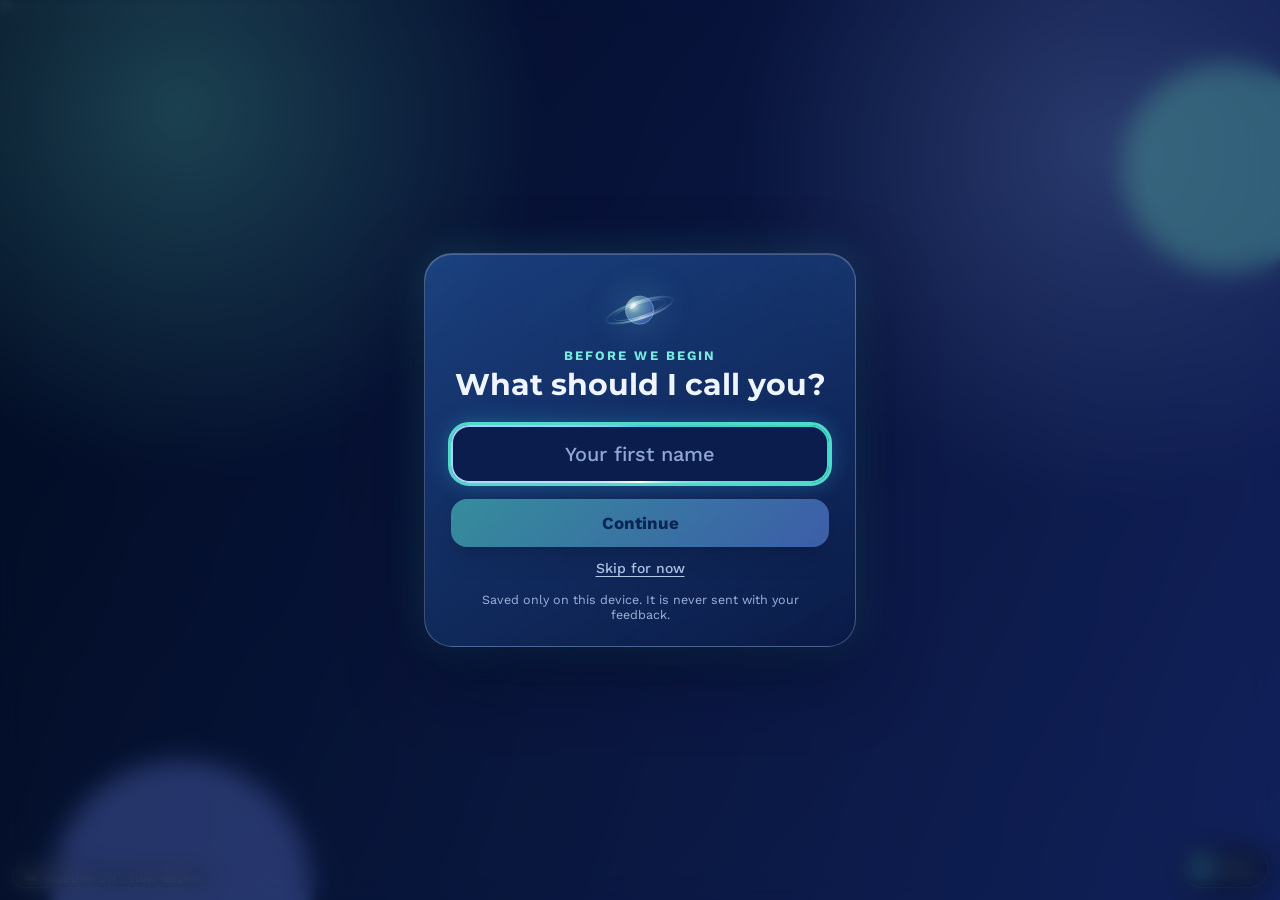
==== index.html @ fe270171 "Update index.html" ====
<!doctype html>
<!-- IPT Feedback · Created by Ufuk Korkmaz, 2026. -->
<html lang="en">
<head>
  <meta charset="UTF-8">
  <meta name="viewport" content="width=device-width, initial-scale=1.0">
  <title>IPT Feedback</title>
  <script>document.documentElement.classList.add("js")</script>
  <script id="preview-clock">
    /* PREVIEW MODE (admin helper): open the site with ?preview=1 to get a panel for testing any date and time.
       ?preview=2026-10-05T16:35 starts the site's clock at that Istanbul time. Without "preview" in the address this does nothing. */
    (function () {
      var v = new URLSearchParams(location.search).get("preview");
      if (v === null) return;
      var RD = Date, off = 0, m = /^(\d{4})-(\d{2})-(\d{2})T(\d{2}):(\d{2})/.exec(v);
      if (m) off = RD.UTC(+m[1], m[2] - 1, +m[3], +m[4] - 3, +m[5]) - RD.now();   // Istanbul = UTC+3 all year
      window.__pv = true; window.__RealDate = RD;
      function FD() {
        var a = [].slice.call(arguments);
        if (!(this instanceof FD)) return new RD(RD.now() + off).toString();
        if (!a.length) return new RD(RD.now() + off);
        return new (Function.prototype.bind.apply(RD, [null].concat(a)))();
      }
      FD.prototype = RD.prototype; FD.now = function () { return RD.now() + off; }; FD.UTC = RD.UTC; FD.parse = RD.parse;
      window.Date = FD;
    })();
  </script>
  <meta name="theme-color" content="#0b1230">
  <meta name="apple-mobile-web-app-title" content="IPT Feedback">
  <link rel="apple-touch-icon" href="assets/logo-menu.png">
  <link rel="preload" as="image" href="assets/logo-menu.png">
  <link rel="preload" as="image" href="assets/logo-menu.png">
  <link href="https://fonts.googleapis.com/css2?family=Fraunces:opsz,wght@9..144,600;9..144,700&family=Montserrat:wght@500;600;700&family=Pacifico&family=Work+Sans:wght@400;500;600;700&display=swap" rel="stylesheet">
  <link rel="stylesheet" href="style.css">
  <script src="https://cdn.jsdelivr.net/npm/lucide@0.577.0/dist/umd/lucide.min.js"></script>
  <script src="https://cdn.tailwindcss.com/3.4.17"></script>
  <style>
    .menu-layout{display:grid;gap:1.5rem;grid-template-columns:1fr;width:100%}
    .menu-hub{order:1;min-width:0}
    .menu-actions{order:2;display:flex;flex-direction:column;gap:1rem;min-width:0}
    .menu-buttons{display:grid;gap:1rem;grid-template-columns:1fr 1fr;flex:1}
    .menu-buttons .menu-option:last-child:nth-child(odd){grid-column:1/-1}
    .menu-buttons .menu-option{min-height:0}
    .menu-right{order:3;display:flex;min-width:0}
    .menu-extra{order:4;display:flex;min-width:0}
    @media(min-width:1024px){
      #menu-view.active{display:flex;align-items:center;min-height:100vh}
      .menu-layout{grid-template-columns:1fr 1fr;align-items:stretch}
      .menu-hub,.menu-actions,.menu-right,.menu-extra{order:0}
    }
    @media(max-width:640px){.menu-buttons{grid-template-columns:1fr}}
    /* ===== Year picker: a dropdown tile + one big button that changes colour with the choice ===== */
    @property --c1{syntax:"<color>";inherits:true;initial-value:#fff37b}
    @property --c2{syntax:"<color>";inherits:true;initial-value:#67e8f9}
    @property --ink{syntax:"<color>";inherits:true;initial-value:#073d67}
    @property --ink2{syntax:"<color>";inherits:true;initial-value:#155b83}
    @property --acc{syntax:"<color>";inherits:true;initial-value:#076eaa}
    .yp{align-items:stretch}
    .yp-tile{transition:--c1 .5s,--c2 .5s;position:relative;z-index:4;display:flex;flex-direction:column;gap:.55rem;min-height:210px;padding:1.1rem 1.3rem;color:var(--t-label)}
    .yp-step{font-size:12px;font-weight:700;letter-spacing:.14em;text-transform:uppercase;color:#79ebdd}
    .yp-h{margin:0;font-family:Fraunces,Georgia,serif;font-weight:700;font-size:22px;line-height:1.2;color:var(--t-title)}
    .yp-dd{position:relative;margin-top:.35rem}
    .yp-btn{display:flex;align-items:center;gap:.7rem;width:100%;padding:.8rem 1rem;border-radius:16px;border:1px solid var(--edge);background:rgba(255,255,255,.12);color:var(--t-title);font:inherit;font-size:18px;font-weight:700;cursor:pointer;text-align:left;transition:background .2s,border-color .2s}
    .yp-btn:hover,.yp-btn[aria-expanded="true"]{background:rgba(255,255,255,.2);border-color:rgba(255,255,255,.5)}
    .yp-btn:focus-visible{outline:3px solid #79ebdd;outline-offset:2px}
    .yp-btn span{flex:1}
    .yp-chev{flex:none;transition:transform .25s ease}
    .yp-btn[aria-expanded="true"] .yp-chev{transform:rotate(180deg)}
    .yp-dot{flex:none;width:16px;height:16px;border-radius:50%;box-shadow:0 0 0 2px rgba(255,255,255,.5),0 0 14px var(--dg,transparent);background:linear-gradient(135deg,var(--c1),var(--c2))}
    .yp-tile[data-y="5"]{--c1:#efe4ff;--c2:#b79af7;--dg:rgba(183,154,247,.8)}
    .yp-tile[data-y="6"]{--c1:#fff37b;--c2:#67e8f9;--dg:rgba(103,232,249,.7)}
    .yp-tile[data-y="7"]{--c1:#1e4f96;--c2:#3179b9;--dg:rgba(49,121,185,.9)}
    .yp-list{position:absolute;left:0;right:0;top:calc(100% + 8px);margin:0;padding:6px;list-style:none;border-radius:18px;border:1px solid rgba(255,255,255,.3);background:rgba(8,24,64,.96);-webkit-backdrop-filter:blur(16px);backdrop-filter:blur(16px);box-shadow:0 22px 50px rgba(1,10,37,.55);transform-origin:top;animation:ypOpen .18s ease-out}
    .yp-list[hidden]{display:none}
    @keyframes ypOpen{from{opacity:0;transform:translateY(-6px) scale(.98)}to{opacity:1;transform:none}}
    .yp-list li{display:flex;align-items:center;gap:.75rem;padding:.7rem .8rem;border-radius:12px;color:#eef5ff;cursor:pointer;font-size:16px}
    .yp-list li b{flex:1;font-weight:700}
    .yp-list li span{font-size:12px;letter-spacing:.1em;color:#9fb3da}
    .yp-list li:hover,.yp-list li.hl{background:rgba(255,255,255,.12)}
    .yp-list li[aria-selected="true"]{background:rgba(121,235,221,.16)}
    .yp-list li[aria-selected="true"]::after{content:"✓";color:#79ebdd;font-weight:800}
    .yp-list .d5{--c1:#efe4ff;--c2:#b79af7}.yp-list .d6{--c1:#fff37b;--c2:#67e8f9}.yp-list .d7{--c1:#1e4f96;--c2:#3179b9}
    .yp-hint{margin-top:auto;font-size:13px;color:var(--t-help)}
    .yp-go{background:linear-gradient(135deg,var(--c1),var(--c2));color:var(--ink);transition:--c1 .65s ease,--c2 .65s ease,--ink .65s ease,--ink2 .65s ease,--acc .65s ease,transform .2s ease,box-shadow .2s ease;min-height:210px!important;display:flex;flex-direction:column;justify-content:center}
    .yp-go[data-y="5"]{--c1:#e2d0ff;--c2:#a183ee;--ink:#2a0f5e;--ink2:#432a7d;--acc:#4c1d95}
    .yp-go[data-y="6"]{--c1:#fff37b;--c2:#67e8f9;--ink:#073d67;--ink2:#155b83;--acc:#076eaa}
    .yp-go[data-y="7"]{--c1:#1e4f96;--c2:#3179b9;--ink:#f4f9ff;--ink2:#d6e4f7;--acc:#9decE5}
    .yp-k{color:var(--acc);font-size:13px;transition:opacity .18s ease}
    .yp-t{color:var(--ink);font-weight:700;font-size:34px;line-height:1.1;transition:opacity .18s ease}
    .yp-d{color:var(--ink2);font-size:14px;transition:opacity .18s ease}
    .yp-c{color:var(--ink);font-size:15px;transition:opacity .18s ease}
    .yp-go.swap .yp-txt{opacity:0}
    @media(max-width:640px){.yp-tile,.yp-go{min-height:0!important}.yp-hint{display:none}}
    @media(prefers-reduced-motion:reduce){.yp-go,.yp-dot,.yp-chev,.yp-txt{transition:none!important}.yp-list{animation:none}}
    /* ---- Variant B: segmented year switcher ---- */
    .yp{grid-template-columns:1fr!important}
    .yp-seg{position:relative;display:grid;grid-template-columns:repeat(3,1fr);padding:4px;border-radius:999px;background:rgba(255,255,255,.1);border:1px solid var(--edge);-webkit-backdrop-filter:blur(14px);backdrop-filter:blur(14px);box-shadow:0 14px 40px rgba(1,10,37,.3),inset 0 1px 0 rgba(255,255,255,.14)}
    .yp-thumb{position:absolute;top:4px;bottom:4px;left:4px;width:calc((100% - 8px)/3);border-radius:999px;background:linear-gradient(135deg,var(--c1),var(--c2));box-shadow:0 6px 20px var(--dg);transition:transform .45s cubic-bezier(.3,1.3,.5,1),--c1 .5s,--c2 .5s,box-shadow .5s}
    .yp-seg[data-y="5"]{--c1:#e2d0ff;--c2:#a183ee;--dg:rgba(161,131,238,.6)}
    .yp-seg[data-y="6"]{--c1:#fff37b;--c2:#67e8f9;--dg:rgba(103,232,249,.5)}
    .yp-seg[data-y="7"]{--c1:#1e4f96;--c2:#3179b9;--dg:rgba(49,121,185,.6)}
    .yp-seg[data-y="5"] .yp-thumb{transform:translateX(0)}
    .yp-seg[data-y="6"] .yp-thumb{transform:translateX(100%)}
    .yp-seg[data-y="7"] .yp-thumb{transform:translateX(200%)}
    .yp-seg button{position:relative;z-index:1;padding:.38rem .5rem;border:0;border-radius:999px;background:none;font:inherit;font-size:15px;font-weight:700;color:#d6e4f7;cursor:pointer;transition:color .3s}
    .yp-seg button[aria-checked="true"]{color:var(--sel,#073d67)}
    .yp-seg[data-y="7"] button[aria-checked="true"]{color:#f4f9ff}
    .yp-seg[data-y="5"] button[aria-checked="true"]{color:#2a0f5e}
    .yp-seg button:focus-visible{outline:3px solid #79ebdd;outline-offset:2px}
    .yp-go{min-height:150px!important}
    /* A thin line of teal, cyan, blue, yellow and purple slowly travels around the feedback button's frame.
       No glow at rest; on hover it gets a very small glow. */
    @property --yp-ring{syntax:"<angle>";inherits:false;initial-value:0deg}
    .yp-go{position:relative}
    .yp-go::before{content:"";position:absolute;inset:0;border-radius:inherit;padding:1.5px;pointer-events:none;z-index:5;
      background:conic-gradient(from var(--yp-ring),#36d9c5,#3fd0ff,#4f7dff,#ffe14a,#a77bff,#36d9c5);
      -webkit-mask:linear-gradient(#000 0 0) content-box,linear-gradient(#000 0 0);-webkit-mask-composite:xor;
      mask:linear-gradient(#000 0 0) content-box,linear-gradient(#000 0 0);mask-composite:exclude;
      animation:ypRing 9s linear infinite}
    .yp-go:hover,.yp-go:focus-visible{box-shadow:0 0 10px rgba(150,215,255,.45),0 25px 50px -12px rgba(0,0,0,.25)}
    @keyframes ypRing{to{--yp-ring:360deg}}
    @media(prefers-reduced-motion:reduce){.yp-go::before{animation:none}}
    .meet-card{width:100%;display:flex;flex-direction:column;justify-content:space-between;gap:.7rem;padding:1.1rem 1.5rem;color:var(--t-label)}
    .meet-title{margin:0;font-size:22px;font-weight:700;color:var(--t-title)}
    .meet-head{display:flex;align-items:baseline;justify-content:space-between;gap:1rem}
    .meet-clock{margin-left:auto;font-size:22px;font-weight:700;color:var(--t-title);font-variant-numeric:tabular-nums;white-space:nowrap}
    .meet-sub{margin:.2rem 0 0;font-size:14px;line-height:1.5;color:var(--t-intro)}
    .meet-list{list-style:none;margin:0;padding:0;display:grid;gap:.6rem}
    .meet-row{display:flex;align-items:center;gap:.9rem;padding:.5rem .9rem;border-radius:16px;border:1px solid var(--edge);background:rgba(255,255,255,.07)}
    .meet-chip{min-width:4.75rem;text-align:center;font-size:14px;font-weight:700;padding:.3rem .8rem;border-radius:999px}
    .meet-chip-6{background:linear-gradient(135deg,#fff37b,#67e8f9);color:#073d67}
    .meet-chip-7{background:linear-gradient(135deg,#1e4f96,#3179b9);color:#effcff}
    .meet-chip-5{background:linear-gradient(135deg,#e2d0ff,#a183ee);color:#2a0f5e}
    /* One Join button per meeting link. Years that share a link share a button; years with their own link get their own. */
    .meet-btns{display:grid;grid-template-columns:repeat(auto-fit,minmax(9.5rem,1fr));gap:.6rem}
    .meet-btn.meet-btn-5{background:linear-gradient(135deg,#e2d0ff,#a183ee);color:#2a0f5e;box-shadow:0 8px 22px rgba(161,131,238,.3)}
    .meet-btn.meet-btn-5.is-soon{animation:meetGlow5 2s ease-in-out infinite}
    @keyframes meetGlow5{0%,100%{box-shadow:0 8px 22px rgba(161,131,238,.3)}50%{box-shadow:0 0 34px rgba(190,160,255,.85)}}
    @media(prefers-reduced-motion:reduce){.meet-btn.meet-btn-5.is-soon{animation:none;box-shadow:0 8px 30px rgba(190,160,255,.7)}}
    .meet-day{font-size:14px;color:var(--t-help)}
    .meet-time{margin-left:auto;font-size:18px;font-weight:700;color:var(--t-title);font-variant-numeric:tabular-nums;white-space:nowrap}
    .meet-btn{display:flex;align-items:center;justify-content:center;gap:.6rem;padding:.85rem 1.25rem;border-radius:18px;background:linear-gradient(135deg,#52d9ca,#658ff1);color:#06214e;font-size:16px;font-weight:700;text-decoration:none;box-shadow:0 8px 22px rgba(82,217,202,.25);transition:transform .15s ease,filter .15s ease}
    .meet-btn:hover{transform:translateY(-1px);filter:brightness(1.08)}
    .meet-btn:focus-visible{outline:2px solid #ffd54a;outline-offset:3px}
    .meet-btn svg{width:22px;height:22px;flex:none}
    @media(prefers-reduced-motion:reduce){.meet-btn{transition:none}.meet-btn:hover{transform:none}}
    /* Phones: keep the Year 6 / Year 7 rows inside the card */
    .meet-card,.meet-list,.meet-row{min-width:0;max-width:100%;box-sizing:border-box}
    .meet-row{flex-wrap:wrap;row-gap:.2rem}
    @media(max-width:480px){
      .meet-card{padding:1rem}
      .meet-row{gap:.5rem;padding:.5rem .65rem}
      .meet-chip{min-width:4rem;font-size:13px;padding:.25rem .6rem}
      .meet-day{font-size:13px}
      .meet-time{font-size:15px}
      .meet-title,.meet-clock{font-size:19px}
    }
    .fw-card{padding:.8rem 1rem;display:flex;flex-direction:column;gap:.5rem;color:var(--t-label)}
    .fw-head{display:flex;align-items:baseline;justify-content:space-between;gap:.75rem}
    .fw-title{font-size:13px;font-weight:700;letter-spacing:.12em;text-transform:uppercase;color:#9decE5}
    .fw-date{font-size:13px;font-weight:600;color:var(--t-help);white-space:nowrap}
    .fw-row{display:flex;align-items:center;gap:.75rem}
    .fw-chip{flex:none;min-width:4.25rem;text-align:center;font-size:13px;font-weight:700;padding:.2rem .65rem;border-radius:999px}
    .fw-chip-5{background:linear-gradient(135deg,#e2d0ff,#a183ee);color:#2a0f5e}
    .fw-chip-6{background:linear-gradient(135deg,#fff37b,#67e8f9);color:#073d67}
    .fw-chip-7{background:linear-gradient(135deg,#1e4f96,#3179b9);color:#effcff}
    .fw-schools{font-size:14px;font-weight:600;line-height:1.35;color:var(--t-title)}
    .meet-sub{white-space:nowrap;overflow:hidden;text-overflow:ellipsis}
    .meet-row.is-next,.meet-row.is-live{border-color:rgba(121,235,221,.6);background:rgba(121,235,221,.12)}
    .meet-dot{display:inline-block;width:8px;height:8px;margin-right:.5rem;border-radius:50%;background:#5df0a0;animation:meetPulse 1.6s infinite}
    @keyframes meetPulse{0%{box-shadow:0 0 0 0 rgba(93,240,160,.55)}70%{box-shadow:0 0 0 8px rgba(93,240,160,0)}100%{box-shadow:0 0 0 0 rgba(93,240,160,0)}}
    .meet-btn.is-soon{animation:meetGlow 2s ease-in-out infinite}
    @keyframes meetGlow{0%,100%{box-shadow:0 8px 22px rgba(82,217,202,.25)}50%{box-shadow:0 8px 30px rgba(82,217,202,.65),0 0 0 4px rgba(121,235,221,.25)}}
    @media(prefers-reduced-motion:reduce){.meet-dot,.meet-btn.is-soon{animation:none}.meet-btn.is-soon{box-shadow:0 8px 30px rgba(82,217,202,.6)}}
    .meet-banner{display:flex;flex-direction:column;gap:.1rem;margin-top:.55rem;padding:.5rem .9rem;border-radius:16px;border:1px solid rgba(121,235,221,.5);background:linear-gradient(135deg,rgba(82,217,202,.22),rgba(101,143,241,.28));box-shadow:0 0 22px rgba(82,217,202,.22),inset 0 1px 0 rgba(255,255,255,.18)}
    .meet-banner-label{display:flex;align-items:center;font-size:11px;font-weight:700;letter-spacing:.14em;text-transform:uppercase;color:#9decE5}
    .meet-banner-main{font-size:18px;font-weight:700;line-height:1.25;color:#fff;white-space:nowrap;overflow:hidden;text-overflow:ellipsis;text-shadow:0 0 14px rgba(157,236,229,.45)}
    .meet-banner.is-live{border-color:rgba(93,240,160,.7);background:linear-gradient(135deg,rgba(93,240,160,.24),rgba(82,217,202,.28));box-shadow:0 0 26px rgba(93,240,160,.32),inset 0 1px 0 rgba(255,255,255,.2)}
    /* Glass reflection: a soft light streak slides across the banner from 15 minutes before a meeting until it ends */
    .meet-banner{position:relative;overflow:hidden}
    .meet-banner.is-soon::after{content:"";position:absolute;top:-30%;bottom:-30%;left:0;width:42%;pointer-events:none;
      background:linear-gradient(90deg,rgba(255,255,255,0) 0%,rgba(255,255,255,.10) 30%,rgba(255,255,255,.42) 50%,rgba(255,255,255,.10) 70%,rgba(255,255,255,0) 100%);
      transform:translateX(-170%) skewX(-20deg);animation:meetShine 3.4s ease-in-out infinite}
    @keyframes meetShine{0%{transform:translateX(-170%) skewX(-20deg)}60%,100%{transform:translateX(340%) skewX(-20deg)}}
    @media(prefers-reduced-motion:reduce){.meet-banner.is-soon::after{animation:none;opacity:0}.meet-banner.is-soon{box-shadow:0 0 30px rgba(82,217,202,.55),inset 0 1px 0 rgba(255,255,255,.18)}}
    /* Bigger, better-centered logos */
    .menu-hub img{width:9rem;height:9rem;object-fit:contain;margin-left:auto;margin-right:auto}
    @media(min-width:640px){
      .year-header img{width:clamp(8rem,14vw,11.5rem);height:auto;aspect-ratio:1/1;flex:none;align-self:center;margin-right:clamp(0rem,1.6vw,1.5rem)}
    }

    /* ===== Intro: glass Saturn spins, then the intro fades out and the boxes rise in ===== */
    #intro{position:fixed;inset:0;z-index:9999;display:grid;place-items:center;overflow:hidden;
      background:radial-gradient(circle at 14% 12%,rgba(114,242,217,.40),transparent 27%),radial-gradient(circle at 86% 16%,rgba(151,182,255,.39),transparent 27%),linear-gradient(135deg,#020c27,#173067);
      will-change:opacity,transform;animation:introOut .5s ease-out .75s forwards}
    #intro.skip{animation:introSkip .35s ease forwards}
    .intro-orb{position:absolute;border-radius:50%;filter:blur(5px);opacity:.5;animation:drift 9s ease-in-out infinite alternate}
    .intro-orb.o1{width:210px;height:210px;right:-52px;top:7%;background:#7df4df}
    .intro-orb.o2{width:260px;height:260px;left:4%;bottom:-120px;background:#7992ff;animation-delay:-3s}
    .intro-stage{position:relative;display:grid;place-items:center}
    .intro-stage>*{grid-area:1/1}
    .saturn{width:min(34vw,9rem);height:auto;opacity:0;filter:drop-shadow(0 0 18px rgba(121,235,221,.35));
      animation:saturnIn .6s cubic-bezier(.2,.8,.2,1) .05s forwards}
    .saturn-sheen{animation:saturnSheen 1.1s ease-in-out infinite}
    @keyframes saturnIn{0%{opacity:0;transform:scale(.6) rotate(-180deg)}40%{opacity:1}100%{opacity:1;transform:scale(1) rotate(0)}}
    @keyframes saturnSheen{from{transform:translateX(0)}to{transform:translateX(90px)}}
    @keyframes introOut{to{opacity:0;transform:scale(1.05)}}
    @keyframes introSkip{to{opacity:0;visibility:hidden}}
    @media(prefers-reduced-motion:reduce){#intro{display:none}}
    /* ===== Staggered entrance: boxes rise in one after another ===== */
    .js body:not(.page-ready) .rise{opacity:0}
    .page-ready .rise{animation:riseIn .7s cubic-bezier(.2,.8,.2,1) calc(var(--i,0)*90ms) backwards}
    @keyframes riseIn{from{opacity:0;transform:translateY(18px) scale(.985)}to{opacity:1;transform:none}}
    @media(prefers-reduced-motion:reduce){.js body:not(.page-ready) .rise{opacity:1}.page-ready .rise{animation:none}}
    /* ===== Mini Saturn moment when opening Year 6 / Year 7 ===== */
    .sat-wash{position:fixed;inset:0;z-index:9000;display:grid;place-items:center;pointer-events:none;opacity:0;background:radial-gradient(circle at 50% 50%,var(--glow,rgba(121,235,221,.28)),transparent 46%),linear-gradient(135deg,#020c27,#173067)}
    .sat-wash.in{animation:satWashIn .22s ease forwards}
    .sat-wash.out{animation:satWashOut .38s ease forwards}
    @keyframes satWashIn{to{opacity:1}}
    @keyframes satWashOut{from{opacity:1}to{opacity:0}}
    .sat-mini{width:min(26vw,5.5rem);height:auto;filter:drop-shadow(0 0 16px var(--glow2,rgba(121,235,221,.45)));animation:saturnIn .5s cubic-bezier(.2,.8,.2,1) .05s both}

    /* ===== Speak buttons: soft, slowly rotating glow (cyan blue, teal, white, light blue) ===== */
    @property --dg-angle{syntax:"<angle>";inherits:false;initial-value:0deg}
    .dictate-wrap{position:relative;display:inline-flex;flex:0 0 auto;isolation:isolate}
    .dictate-glow{position:absolute;inset:-4px;z-index:-1;border-radius:999px;pointer-events:none;filter:blur(6px);opacity:.95;transition:opacity .25s ease,transform .16s ease}
    .dictate-glow::before{content:"";position:absolute;inset:0;border-radius:inherit;padding:5px;
      background:conic-gradient(from var(--dg-angle,0deg),#3fc7ff,#36d9c5,#ffffff,#a9d2ff,#3fc7ff);
      -webkit-mask:linear-gradient(#000 0 0) content-box,linear-gradient(#000 0 0);-webkit-mask-composite:xor;
      mask:linear-gradient(#000 0 0) content-box,linear-gradient(#000 0 0);mask-composite:exclude;
      animation:dgSpin 5.5s linear infinite,dgBreathe 3.6s ease-in-out infinite;animation-play-state:paused}
    .dictate-wrap.in-view .dictate-glow::before{animation-play-state:running}
    .dictate-btn:hover+.dictate-glow{transform:translateY(-2px)}
    .dictate-btn.is-listening+.dictate-glow,.dictate-btn:disabled+.dictate-glow{opacity:0}
    /* Desktop, while dictating: the glow around Stop follows the sound level (--voice, 0 to 1, set by script.js) */
    .dictate-wrap.is-voice .dictate-btn.is-listening+.dictate-glow{opacity:calc(.35 + .65*var(--voice,0));inset:calc(-4px - 8px*var(--voice,0));transition:none}
    @keyframes dgSpin{to{--dg-angle:360deg}}
    @keyframes dgBreathe{0%,100%{opacity:.55}50%{opacity:1}}
    @media(prefers-reduced-motion:reduce){.dictate-glow::before{animation:none;opacity:.8}}

    /* ===== After a successful submit: confetti + glass thank-you box ===== */
    .confetti-canvas{position:fixed;inset:0;width:100%;height:100%;pointer-events:none;z-index:9600}
    .thanks-overlay{position:fixed;inset:0;z-index:9500;display:grid;place-items:center;padding:1rem;background:rgba(2,12,39,.34);-webkit-backdrop-filter:blur(6px);backdrop-filter:blur(6px);opacity:0;transition:opacity .3s ease}
    .thanks-overlay.show{opacity:1}
    .thanks-card{width:min(100%,26rem);padding:1.9rem 1.6rem 1.7rem;border-radius:28px;text-align:center;
      background:linear-gradient(150deg,rgba(38,92,170,.62),rgba(10,28,72,.80));border:1px solid var(--edge);
      box-shadow:0 26px 70px rgba(1,10,37,.55),0 0 40px rgba(82,217,202,.20),inset 0 1px 0 rgba(255,255,255,.2);
      transform:translateY(16px) scale(.96);transition:transform .42s cubic-bezier(.2,.8,.2,1)}
    .thanks-overlay.show .thanks-card{transform:none}
    .thanks-badge{width:64px;height:64px;margin:0 auto 1.1rem;display:grid;place-items:center;border-radius:20px;box-shadow:0 10px 26px rgba(0,0,0,.25),inset 0 1px 0 rgba(255,255,255,.4)}
    .thanks-badge svg{width:34px;height:34px}
    .thanks-check{stroke-dasharray:1;stroke-dashoffset:1}
    .thanks-overlay.show .thanks-check{animation:thanksCheck .5s ease .25s forwards}
    @keyframes thanksCheck{to{stroke-dashoffset:0}}
    @media(prefers-reduced-motion:reduce){.thanks-overlay,.thanks-card{transition:none}.thanks-card{transform:none}.thanks-check{animation:none!important;stroke-dashoffset:0}}
  </style>
</head>
<body style="background: linear-gradient(90deg, rgb(0,0,0), rgb(53,51,205));">
  <div id="intro" aria-hidden="true">
    <i class="intro-orb o1"></i><i class="intro-orb o2"></i>
    <div class="intro-stage">
      <svg class="saturn" viewBox="0 0 200 140">
        <defs>
          <radialGradient id="sg-body" cx="34%" cy="28%" r="80%"><stop offset="0" stop-color="#fff" stop-opacity=".85"/><stop offset=".35" stop-color="#bff7ee" stop-opacity=".45"/><stop offset="1" stop-color="#5a78ff" stop-opacity=".35"/></radialGradient>
          <linearGradient id="sg-ring" x1="0" x2="1"><stop offset="0" stop-color="#79ebdd" stop-opacity=".1"/><stop offset=".5" stop-color="#eaffff" stop-opacity=".95"/><stop offset="1" stop-color="#9bb2ff" stop-opacity=".1"/></linearGradient>
          <linearGradient id="sg-sheen" x1="0" x2="1"><stop offset="0" stop-color="#fff" stop-opacity="0"/><stop offset=".5" stop-color="#fff" stop-opacity=".55"/><stop offset="1" stop-color="#fff" stop-opacity="0"/></linearGradient>
          <clipPath id="sg-clip"><circle cx="100" cy="70" r="34"/></clipPath>
        </defs>
        <g transform="rotate(-18 100 70)">
          <path d="M16 70A84 20 0 0 1 184 70" fill="none" stroke="url(#sg-ring)" stroke-width="5" opacity=".6"/>
          <path d="M34 70A66 15.5 0 0 1 166 70" fill="none" stroke="url(#sg-ring)" stroke-width="1.6"/>
          <circle cx="100" cy="70" r="34" fill="url(#sg-body)" stroke="rgba(225,244,255,.55)" stroke-width="1.2"/>
          <g clip-path="url(#sg-clip)"><g class="saturn-sheen"><rect x="46" y="30" width="18" height="80" fill="url(#sg-sheen)" transform="skewX(-18)"/></g></g>
          <ellipse cx="88" cy="56" rx="9" ry="4.5" fill="#fff" opacity=".55" transform="rotate(-25 88 56)"/>
          <path d="M16 70A84 20 0 0 0 184 70" fill="none" stroke="url(#sg-ring)" stroke-width="5" opacity=".75"/>
          <path d="M34 70A66 15.5 0 0 0 166 70" fill="none" stroke="url(#sg-ring)" stroke-width="1.6"/>
        </g>
      </svg>
    </div>
  </div>
  <img class="aurora-image" src="https://images.pexels.com/photos/7130560/pexels-photo-7130560.jpeg?auto=compress&cs=tinysrgb&w=1920" alt="Soft pastel gradient with pink and blue hues">
  <div class="atmosphere" aria-hidden="true"></div>
  <div class="orb orb-one" aria-hidden="true"></div>
  <div class="orb orb-two" aria-hidden="true"></div>

  <main id="menu-view" class="view active w-full px-4 py-6 sm:px-7">
    <div class="menu-layout mx-auto max-w-6xl">
      <div class="glass-panel menu-hub rise rounded-[28px] px-6 py-5 text-center" style="background:transparent;--i:0;">
          <img class="mx-auto mb-3 h-24 w-24 object-contain" src="assets/logo-menu.png" alt="IPT logo">
          <p class="mb-2 font-bold uppercase" style="color:#9decE5;font-size:22px;letter-spacing:.12rem;">Teacher reflection hub</p>
          <h1 class="font-semibold" style="color:#f4f9ff;font-weight:700;font-size:30px;">IPT Feedback</h1>
      </div>
      <div id="schedule" class="menu-right rise" style="--i:1"></div>
      <div id="extra" class="menu-extra rise" style="--i:2">
        <section class="glass-panel meet-card rounded-[28px]" aria-label="Online meetings">
          <div>
            <div class="meet-head"><h2 class="meet-title">Online meetings</h2><span class="meet-clock" id="meet-clock" role="timer" aria-live="off" aria-label="Local time" title="Local time">--:--:--</span></div>
            <div class="meet-banner" id="meet-banner">
              <span class="meet-banner-label">Next meeting</span>
              <span class="meet-banner-main">Year 7 · Monday 16:45</span>
            </div>
          </div>
          <ul class="meet-list">
            <li class="meet-row" data-day="Mon" data-start="16:45" data-end="17:15"><span class="meet-chip meet-chip-7">Year 7</span><span class="meet-day">Monday</span><span class="meet-time">16:45 – 17:15</span></li>
            <li class="meet-row" data-day="Mon" data-start="17:40" data-end="18:10"><span class="meet-chip meet-chip-5">Year 5</span><span class="meet-day">Monday</span><span class="meet-time">17:40 – 18:10</span></li>
            <li class="meet-row" data-day="Mon" data-start="17:40" data-end="18:10"><span class="meet-chip meet-chip-6">Year 6</span><span class="meet-day">Monday</span><span class="meet-time">17:40 – 18:10</span></li>
          </ul>
          <div class="meet-btns">
            <a class="meet-btn" href="https://meet.google.com/ohd-bjdt-bdo" target="_blank" rel="noopener noreferrer">
              <svg viewBox="0 0 24 24" fill="none" stroke="currentColor" stroke-width="2" stroke-linecap="round" stroke-linejoin="round" aria-hidden="true"><path d="m16 13 5.223 3.482a.5.5 0 0 0 .777-.416V7.87a.5.5 0 0 0-.752-.432L16 10.5"/><rect x="2" y="6" width="14" height="12" rx="2"/></svg>
              <span>Join Meeting</span>
            </a>
          </div>
        </section>
      </div>
      <div class="menu-actions">
        <section id="feedback-week" class="glass-panel fw-card rise rounded-[24px]" style="--i:3" aria-live="polite" aria-label="Feedback schools for the coming Monday"></section>
        <section class="menu-buttons yp" aria-label="Choose a feedback year">
          <div class="yp-seg rise" style="--i:4" role="radiogroup" aria-label="Year group" data-y="6">
            <span class="yp-thumb" aria-hidden="true"></span>
            <button type="button" role="radio" data-year="5" aria-checked="false">Year 5</button>
            <button type="button" role="radio" data-year="6" aria-checked="true">Year 6</button>
            <button type="button" role="radio" data-year="7" aria-checked="false">Year 7</button>
          </div>
          <button id="yp-go" type="button" class="menu-option yp-go rise rounded-[26px] px-5 py-4 text-left shadow-2xl" style="--i:5" data-y="6">
            <span class="yp-txt relative z-10 block font-bold uppercase tracking-[.14em] yp-k">Bright ideas ahead</span>
            <span class="yp-txt relative z-10 mt-2 block font-semibold yp-t">Year 6</span>
            <span class="yp-txt relative z-10 mt-2 block leading-relaxed yp-d">Share vibrant reflections on your Year 6 IPT teaching experience.</span>
            <span class="yp-txt relative z-10 mt-3 inline-flex items-center gap-2 font-bold yp-c"><span class="yp-ic"><svg viewBox="0 0 24 24" width="22" height="22" fill="none" stroke="currentColor" stroke-width="2" stroke-linecap="round" stroke-linejoin="round" aria-hidden="true"><path d="M12 3l1.9 5.1L19 10l-5.1 1.9L12 17l-1.9-5.1L5 10l5.1-1.9z"/><path d="M19 15l.8 2.2L22 18l-2.2.8L19 21l-.8-2.2L16 18l2.2-.8z"/></svg></span><span class="yp-cl">Give Year 6 feedback</span></span>
          </button>
        </section>
        <!-- The three real year buttons stay here, hidden: the picker above presses the one you chose, so the Saturn animation and the forms work as before. -->
        <div hidden>
          <button id="open-year5" type="button" tabindex="-1"></button>
          <button id="open-year6" type="button" tabindex="-1"></button>
          <button id="open-year7" type="button" tabindex="-1"></button>
        </div>
      </div>
    </div>
  </main>

  <!-- The two form views are generated by script.js from the config at the top of that file -->
  <div id="year5-view" class="view year5-theme"></div>
  <div id="year6-view" class="view year6-theme"></div>
  <div id="year7-view" class="view"></div>

  <script src="config.js"></script>
  <script src="welcome.js"></script>
  <script src="occasions.js"></script>
  <script src="weather.js"></script>
  <script src="boost.js"></script>
  <script src="script.js"></script>
  <script src="calendar.js"></script>
  <script src="tour.js"></script>
  <script src="selector-glow.js"></script>
  <script id="meeting-status">
    /* Live "next meeting" line for the meetings box. Times come from the data-* attributes on the rows above. */
    (function () {
      const card = document.querySelector(".meet-card");
      if (!card) return;
      const CFG = window.IPT_CONFIG || {};                 // meeting times, link and time zone come from config.js
      const TZ = CFG.timezone || "Europe/Istanbul";       // meeting times are read in this time zone
      const banner = card.querySelector(".meet-banner"), btnWrap = card.querySelector(".meet-btns");
      const baseBtn = btnWrap.querySelector(".meet-btn");
      const DEFAULT_LINK = CFG.meetingLink || baseBtn.getAttribute("href");
      const yearOf = m => { const y = Number(m.year); return y === 5 || y === 6 ? y : 7; };
      if (Array.isArray(CFG.meetings) && CFG.meetings.length) {
        const FULL = { Mon: "Monday", Tue: "Tuesday", Wed: "Wednesday", Thu: "Thursday", Fri: "Friday", Sat: "Saturday", Sun: "Sunday" };
        const list = card.querySelector(".meet-list");
        list.textContent = "";
        CFG.meetings.forEach(m => {
          const li = document.createElement("li");
          li.className = "meet-row"; li.dataset.day = m.day; li.dataset.start = m.start; li.dataset.end = m.end;
          li.dataset.link = m.link || DEFAULT_LINK;
          const chip = document.createElement("span"); chip.className = "meet-chip meet-chip-" + yearOf(m); chip.textContent = "Year " + yearOf(m);
          const day = document.createElement("span"); day.className = "meet-day"; day.textContent = FULL[m.day] || m.day;
          const time = document.createElement("span"); time.className = "meet-time"; time.textContent = m.start + " – " + m.end;
          li.append(chip, day, time); list.appendChild(li);
        });
      }
      const labelEl = banner.querySelector(".meet-banner-label"), mainEl = banner.querySelector(".meet-banner-main");
      const SHORT = ["Mon", "Tue", "Wed", "Thu", "Fri", "Sat", "Sun"];
      const LONG = ["Monday", "Tuesday", "Wednesday", "Thursday", "Friday", "Saturday", "Sunday"];
      const W = 7 * 1440;
      const toMin = t => { const [h, m] = t.split(":").map(Number); return h * 60 + m; };
      const rows = [...card.querySelectorAll(".meet-row[data-start]")];
      const slots = rows.map(row => {
        const day = SHORT.indexOf(row.dataset.day);
        return { row, day, label: row.querySelector(".meet-chip").textContent.trim(),
                 link: row.dataset.link || DEFAULT_LINK,
                 startTxt: row.dataset.start, endTxt: row.dataset.end,
                 start: day * 1440 + toMin(row.dataset.start), end: day * 1440 + toMin(row.dataset.end) };
      });

      /* Join buttons follow the meeting that is live or next: one "Join Meeting" button for a single meeting
         (Year 7), two separate buttons (Year 5, Year 6) once the Year 7 meeting is over and those two come next. */
      const proto = baseBtn.cloneNode(true);
      let btnKey = "", btns = [];
      function showButtons(group) {
        const links = [];
        group.forEach(s => {
          let g = links.find(x => x.link === s.link);
          if (!g) links.push(g = { link: s.link, years: [] });
          const n = s.label.replace(/\D/g, "");
          if (!g.years.includes(n)) g.years.push(n);
        });
        links.sort((x, y) => Math.min(...x.years) - Math.min(...y.years));
        const key = links.map(g => g.link + "|" + g.years.join(",")).join(";");
        if (key !== btnKey) {
          btnKey = key; btnWrap.textContent = ""; btns = [];
          links.forEach(g => {
            const a = proto.cloneNode(true);
            a.classList.remove("is-soon", "meet-btn-5");
            a.setAttribute("href", g.link);
            a.querySelector("span").textContent = links.length > 1 ? "Join Year " + g.years.sort().join(" & ") : "Join Meeting";
            if (links.length > 1 && g.years.length === 1 && g.years[0] === "5") a.classList.add("meet-btn-5");
            btnWrap.appendChild(a); btns.push({ el: a, link: g.link });
          });
        }
      }

      /*compute-start*/
      /* Meetings that share the same day and times (Year 5 and Year 6 at 17:40) count as one slot with several years. */
      function sameTime(slots, s) { return slots.filter(x => x.start === s.start && x.end === s.end); }
      function compute(now, slots) {
        const live = slots.find(s => now >= s.start && now < s.end);
        if (live) return { live: true, slot: live, group: sameTime(slots, live), diff: 0 };
        let best = null;
        for (const s of slots) {
          let d = s.start - now; if (d <= 0) d += W;
          if (!best || d < best.diff) best = { live: false, slot: s, group: sameTime(slots, s), diff: d };
        }
        return best;
      }
      function describe(now, r) {
        const names = (r.group || [r.slot]).map(x => x.label.replace(/\D/g, "")).sort();
        const s = Object.assign({}, r.slot, { label: names.length > 1 ? names.map(n => "Year " + n).join(" & ") : r.slot.label });
        if (r.live) return { live: true, label: "Live now", main: `${s.label} \u00b7 until ${s.endTxt}` };
        let main;
        if (r.diff <= 180) {
          const h = Math.floor(r.diff / 60), m = r.diff % 60, p = [];
          if (h) p.push(h + " h"); if (m || !h) p.push(m + " min");
          main = `${s.label} \u00b7 in ${p.join(" ")}`;
        } else {
          const nowDay = Math.floor(now / 1440) % 7, ahead = (s.day - nowDay + 7) % 7;
          if (r.diff < 1440 && ahead === 0) main = `${s.label} \u00b7 today at ${s.startTxt}`;
          else if (r.diff < 2880 && ahead === 1) main = `${s.label} \u00b7 tomorrow at ${s.startTxt}`;
          else main = `${s.label} \u00b7 ${LONG[s.day]} ${s.startTxt}`;
        }
        return { live: false, label: "Next meeting", main };
      }
      /*compute-end*/

      function nowInTZ() {                                // minutes since Monday 00:00 in the meeting time zone
        let d = new Date(), day, hh, mm;
        try {
          const p = new Intl.DateTimeFormat("en-US", { timeZone: TZ, weekday: "short", hour: "2-digit", minute: "2-digit", hourCycle: "h23" }).formatToParts(d);
          const g = t => p.find(x => x.type === t).value;
          day = SHORT.indexOf(g("weekday")); hh = Number(g("hour")) % 24; mm = Number(g("minute"));
        } catch (e) { day = (d.getDay() + 6) % 7; hh = d.getHours(); mm = d.getMinutes(); }
        return day * 1440 + hh * 60 + mm;
      }

      function update() {
        const now = nowInTZ(), r = compute(now, slots);
        if (!r) return;
        const d = describe(now, r);
        labelEl.textContent = "";
        if (r.live) { const dot = document.createElement("span"); dot.className = "meet-dot"; labelEl.appendChild(dot); }
        labelEl.appendChild(document.createTextNode(d.label));
        mainEl.textContent = d.main;
        slots.forEach(s => s.row.classList.remove("is-live", "is-next"));
        if (r.live) r.group.forEach(s => s.row.classList.add("is-live"));
        else if (r.diff < 1440) r.group.forEach(s => s.row.classList.add("is-next"));
        const soon = r.live || r.diff <= 15;
        showButtons(r.group);
        banner.classList.toggle("is-live", r.live);
        banner.classList.toggle("is-soon", soon);
        btns.forEach(b => b.el.classList.toggle("is-soon", soon && r.group.some(s => s.link === b.link)));
      }
      update();
      setInterval(update, 30000);
      document.addEventListener("visibilitychange", update);
    })();
  </script>
  <script id="fit-viewport">
    /* Fits the home page to the screen on desktop: shrinks it on short screens and enlarges it on big ones
       (up to MAX_SCALE), keeping a margin around the edges so it never scrolls. Phones/tablets are untouched. */
    (function () {
      const MAX_SCALE = 1.5;                               // biggest enlargement allowed (1.5 = 150%)
      const main = document.getElementById("menu-view");
      const layout = main && main.querySelector(".menu-layout");
      if (!layout) return;
      function fit() {
        layout.style.zoom = "";
        if (window.innerWidth < 1024 || !layout.offsetHeight) return;
        const cs = getComputedStyle(main);
        const padY = parseFloat(cs.paddingTop) + parseFloat(cs.paddingBottom);
        const padX = parseFloat(cs.paddingLeft) + parseFloat(cs.paddingRight);
        const availH = window.innerHeight - Math.max(padY, window.innerHeight * 0.09) - 2;   // at least ~4.5% margin top and bottom
        const availW = Math.min(main.clientWidth - padX, window.innerWidth * 0.93);          // at least ~3.5% margin left and right
        const baseW = parseFloat(getComputedStyle(layout).maxWidth) || 1152;
        const zh = availH / layout.getBoundingClientRect().height;
        const z = zh < 1 ? Math.max(zh, 0.5) : Math.min(zh, Math.max(1, availW / baseW), MAX_SCALE);
        if (Math.abs(z - 1) > 0.005) layout.style.zoom = z;
      }
      window.addEventListener("resize", fit);
      window.addEventListener("load", fit);
      if (document.fonts && document.fonts.ready) document.fonts.ready.then(fit);
      new MutationObserver(fit).observe(main, { attributes: true, attributeFilter: ["class"] });
      fit();
    })();
  </script>
<script id="intro-script">
    /* Intro: Saturn spins, then the intro fades out and the boxes rise in one after another.
       Click, tap, Esc, Enter or Space skips it. */
    (function () {
      var intro = document.getElementById("intro");
      var ready = function () { document.body.classList.add("page-ready"); };
      var reduce = window.matchMedia && window.matchMedia("(prefers-reduced-motion: reduce)").matches;
      // After Saturn: ask for the name (first visit) and show the welcome screen, then the boxes rise in. If that script is missing, go straight to the boxes.
      var began = false;
      function begin() {
        if (began) return; began = true;
        try { if (window.IPTWelcome && !window.__pv) { window.IPTWelcome.run(ready); return; } } catch (e) { console.error("Welcome failed:", e); }
        ready();
      }
      var known = false;
      try { known = !!(window.IPTWelcome && window.IPTWelcome.getName()); } catch (e) {}
      // Returning visitor (name saved): no big Saturn intro, go straight to "Welcome back" with the small Saturn.
      if (!intro || reduce || window.__pv || known) { begin(); if (intro) intro.remove(); return; }
      var t = setTimeout(begin, 900);                     // the welcome starts as the intro fades
      function done() { if (intro && intro.parentNode) intro.parentNode.removeChild(intro); intro = null; }
      function skip() { if (!intro) return; clearTimeout(t); begin(); intro.classList.add("skip"); }
      intro.addEventListener("animationend", function (e) { if (e.target === intro) done(); });
      intro.addEventListener("click", skip);
      document.addEventListener("keydown", function (e) { if (intro && (e.key === "Escape" || e.key === "Enter" || e.key === " ")) skip(); });
      setTimeout(begin, 4000);   // safety nets
      setTimeout(done, 5000);
    })();
  </script>
<script id="year-picker">
    (function () {
      var DATA = {
        5: { k: "Fresh starts", d: "Share your thoughtful reflections on your Year 5 IPT teaching experience.", c: "Give Year 5 feedback" },
        6: { k: "Bright ideas ahead", d: "Share vibrant reflections on your Year 6 IPT teaching experience.", c: "Give Year 6 feedback" },
        7: { k: "Reflect and refine", d: "Click here to share your inspiring Year 7 IPT highlights.", c: "Give Year 7 feedback" }
      };
      var ic = function (p) { return '<svg viewBox="0 0 24 24" width="22" height="22" fill="none" stroke="currentColor" stroke-width="2" stroke-linecap="round" stroke-linejoin="round" aria-hidden="true">' + p + '</svg>'; };
      var ICON = { 5: ic('<path d="M12 2l3.1 6.3 6.9 1-5 4.9 1.2 6.8L12 17.8 5.8 21l1.2-6.8-5-4.9 6.9-1z"/>'), 6: ic('<path d="M12 3l1.9 5.1L19 10l-5.1 1.9L12 17l-1.9-5.1L5 10l5.1-1.9z"/><path d="M19 15l.8 2.2L22 18l-2.2.8L19 21l-.8-2.2L16 18l2.2-.8z"/>'), 7: ic('<path d="M5 12h14"/><path d="m12 5 7 7-7 7"/>') };
      var seg = document.querySelector(".yp-seg"), go = document.getElementById("yp-go"); if (!seg || !go) return;
      var btns = [].slice.call(seg.querySelectorAll("button")), cur = 6, t = 0;
      try { var sv = parseInt(localStorage.getItem("ipt-year"), 10); if (DATA[sv]) cur = sv; } catch (e) {}
      function paint(y, instant) {
        cur = y; seg.dataset.y = y; go.dataset.y = y;
        btns.forEach(function (b) { var on = +b.dataset.year === y; b.setAttribute("aria-checked", String(on)); b.tabIndex = on ? 0 : -1; });
        function put() { go.querySelector(".yp-k").textContent = DATA[y].k; go.querySelector(".yp-t").textContent = "Year " + y; go.querySelector(".yp-d").textContent = DATA[y].d; go.querySelector(".yp-cl").textContent = DATA[y].c; go.querySelector(".yp-ic").innerHTML = ICON[y]; go.classList.remove("swap"); }
        clearTimeout(t); if (instant) put(); else { go.classList.add("swap"); t = setTimeout(put, 180); }
      }
      btns.forEach(function (b, i) {
        b.addEventListener("click", function () { paint(+b.dataset.year); try { localStorage.setItem("ipt-year", String(cur)); } catch (e) {} });
        b.addEventListener("keydown", function (e) { var d = e.key === "ArrowRight" || e.key === "ArrowDown" ? 1 : e.key === "ArrowLeft" || e.key === "ArrowUp" ? -1 : 0; if (!d) return; e.preventDefault(); var n = btns[(i + d + 3) % 3]; n.focus(); n.click(); });
      });
      go.addEventListener("click", function () { var r = document.getElementById("open-year" + cur); if (r) r.click(); });
      paint(cur, true);
    })();
  </script>
  <script id="saturn-transition">
    /* Mini Saturn: clicking Year 5 / 6 / 7 shows a quick spinning Saturn, opens the form underneath, then fades away. */
    (function () {
      var reduce = window.matchMedia && window.matchMedia("(prefers-reduced-motion: reduce)").matches;
      var GLOW = { "open-year5": ["rgba(167,139,250,.38)", "rgba(216,180,254,.55)"], "open-year6": ["rgba(255,243,123,.30)", "rgba(255,243,123,.60)"], "open-year7": ["rgba(101,143,241,.38)", "rgba(121,235,221,.50)"] };
      var SATURN = '<svg class="sat-mini" viewBox="0 0 200 140" aria-hidden="true"><defs>' +
        '<radialGradient id="ms-body" cx="34%" cy="28%" r="80%"><stop offset="0" stop-color="#fff" stop-opacity=".85"/><stop offset=".35" stop-color="#bff7ee" stop-opacity=".45"/><stop offset="1" stop-color="#5a78ff" stop-opacity=".35"/></radialGradient>' +
        '<linearGradient id="ms-ring" x1="0" x2="1"><stop offset="0" stop-color="#79ebdd" stop-opacity=".1"/><stop offset=".5" stop-color="#eaffff" stop-opacity=".95"/><stop offset="1" stop-color="#9bb2ff" stop-opacity=".1"/></linearGradient>' +
        '<linearGradient id="ms-sheen" x1="0" x2="1"><stop offset="0" stop-color="#fff" stop-opacity="0"/><stop offset=".5" stop-color="#fff" stop-opacity=".55"/><stop offset="1" stop-color="#fff" stop-opacity="0"/></linearGradient>' +
        '<clipPath id="ms-clip"><circle cx="100" cy="70" r="34"/></clipPath></defs>' +
        '<g transform="rotate(-18 100 70)">' +
        '<path d="M16 70A84 20 0 0 1 184 70" fill="none" stroke="url(#ms-ring)" stroke-width="5" opacity=".6"/>' +
        '<path d="M34 70A66 15.5 0 0 1 166 70" fill="none" stroke="url(#ms-ring)" stroke-width="1.6"/>' +
        '<circle cx="100" cy="70" r="34" fill="url(#ms-body)" stroke="rgba(225,244,255,.55)" stroke-width="1.2"/>' +
        '<g clip-path="url(#ms-clip)"><g class="saturn-sheen"><rect x="46" y="30" width="18" height="80" fill="url(#ms-sheen)" transform="skewX(-18)"/></g></g>' +
        '<ellipse cx="88" cy="56" rx="9" ry="4.5" fill="#fff" opacity=".55" transform="rotate(-25 88 56)"/>' +
        '<path d="M16 70A84 20 0 0 0 184 70" fill="none" stroke="url(#ms-ring)" stroke-width="5" opacity=".75"/>' +
        '<path d="M34 70A66 15.5 0 0 0 166 70" fill="none" stroke="url(#ms-ring)" stroke-width="1.6"/></g></svg>';
      var busy = false, bypass = false;
      document.addEventListener("click", function (e) {
        var btn = e.target.closest && e.target.closest("#open-year5, #open-year6, #open-year7");
        if (!btn || bypass || reduce) return;
        e.stopImmediatePropagation(); e.preventDefault();
        if (busy) return;
        busy = true;
        var g = GLOW[btn.id] || GLOW["open-year7"];
        var el = document.createElement("div");
        el.className = "sat-wash"; el.setAttribute("aria-hidden", "true");
        el.style.setProperty("--glow", g[0]); el.style.setProperty("--glow2", g[1]);
        el.innerHTML = SATURN;
        document.body.appendChild(el);
        el.classList.add("in");
        setTimeout(function () {
          bypass = true; btn.click(); bypass = false;
          el.classList.remove("in"); el.classList.add("out");
          setTimeout(function () { el.remove(); busy = false; }, 400);
        }, 650);
      }, true);
    })();
  </script>
<script id="preview-panel">
    /* PREVIEW MODE panel (only appears with ?preview=1 in the address). Safe to delete along with the "preview-clock" script. */
    (function () {
      if (!window.__pv) return;
      var RD = window.__RealDate, IST = 3 * 36e5, DAYS = ["Sun", "Mon", "Tue", "Wed", "Thu", "Fri", "Sat"], MON = ["Jan", "Feb", "Mar", "Apr", "May", "Jun", "Jul", "Aug", "Sep", "Oct", "Nov", "Dec"];
      var pad = function (n) { return (n < 10 ? "0" : "") + n; };
      var ist = function (t) { return new RD(t + IST); };                                   // read with getUTC* = Istanbul clock
      var fmtIn = function (d) { return d.getUTCFullYear() + "-" + pad(d.getUTCMonth() + 1) + "-" + pad(d.getUTCDate()) + "T" + pad(d.getUTCHours()) + ":" + pad(d.getUTCMinutes()); };
      var label = function (d) { return DAYS[d.getUTCDay()] + " " + d.getUTCDate() + " " + MON[d.getUTCMonth()] + " " + pad(d.getUTCHours()) + ":" + pad(d.getUTCMinutes()); };
      var nowT = function () { return Date.now(); };

      var css = document.createElement("style");
      css.textContent = ".pv-pill{position:fixed;left:12px;bottom:12px;z-index:9700;display:flex;align-items:center;gap:.45rem;padding:.55rem .85rem;border-radius:999px;border:1px solid rgba(255,255,255,.35);background:rgba(3,14,44,.88);color:#eef5ff;font:600 13px/1 inherit;font-family:inherit;cursor:pointer;box-shadow:0 8px 24px rgba(0,0,0,.35)}" +
        ".pv-pill i{width:8px;height:8px;border-radius:50%;background:#ffd54a}" +
        ".pv-panel{position:fixed;left:12px;bottom:56px;z-index:9700;width:min(340px,calc(100vw - 24px));max-height:78vh;overflow:auto;padding:14px;border-radius:20px;border:1px solid rgba(255,255,255,.3);background:rgba(3,14,44,.94);color:#eef5ff;font-size:13px;box-shadow:0 18px 50px rgba(0,0,0,.5);-webkit-backdrop-filter:blur(12px);backdrop-filter:blur(12px)}" +
        ".pv-panel[hidden]{display:none}.pv-panel h3{margin:0 0 2px;font-size:15px}.pv-panel p{margin:0 0 10px;color:#b9c9e6;line-height:1.4}" +
        ".pv-now{margin:8px 0;padding:8px 10px;border-radius:12px;background:rgba(121,235,221,.14);border:1px solid rgba(121,235,221,.4);font-weight:700;font-size:14px}" +
        ".pv-row{display:flex;gap:6px;flex-wrap:wrap;margin:6px 0}" +
        ".pv-panel button,.pv-panel input{font:inherit;font-family:inherit}" +
        ".pv-b{padding:.4rem .65rem;border-radius:10px;border:1px solid rgba(255,255,255,.25);background:rgba(255,255,255,.1);color:#eef5ff;cursor:pointer}" +
        ".pv-b:hover{background:rgba(255,255,255,.2)}.pv-go{background:linear-gradient(135deg,#52d9ca,#658ff1);color:#06214e;border:0;font-weight:700}" +
        ".pv-in{flex:1;min-width:0;padding:.4rem .5rem;border-radius:10px;border:1px solid rgba(255,255,255,.3);background:rgba(255,255,255,.08);color:#fff;color-scheme:dark}" +
        ".pv-h{margin:12px 0 2px;font-size:11px;letter-spacing:.12em;text-transform:uppercase;color:#9decE5;font-weight:700}";
      document.head.appendChild(css);

      var pill = document.createElement("button");
      pill.type = "button"; pill.className = "pv-pill"; pill.innerHTML = "<i></i><span>Preview</span>";
      var panel = document.createElement("div");
      panel.className = "pv-panel"; panel.hidden = true;
      panel.innerHTML = "<h3>Preview mode</h3><p>Pick any date and time (Istanbul time) to see how the site looks then. Submissions are not sent while previewing.</p>" +
        "<div class='pv-now' id='pv-now'></div>" +
        "<div class='pv-h'>Jump to</div><div class='pv-row' id='pv-presets'></div>" +
        "<div class='pv-h'>Rotation weeks</div><div class='pv-row'><button type='button' class='pv-b' id='pv-wm'>\u2190 Week</button><button type='button' class='pv-b' id='pv-wp'>Week \u2192</button></div>" +
        "<div class='pv-h'>Exact date and time</div><div class='pv-row'><input class='pv-in' id='pv-dt' type='datetime-local'><button type='button' class='pv-b pv-go' id='pv-go'>Go</button></div>" +
        "<div class='pv-row' style='margin-top:12px'><button type='button' class='pv-b' id='pv-real'>Real time</button><button type='button' class='pv-b' id='pv-exit'>Exit preview</button></div>";
      document.body.appendChild(pill); document.body.appendChild(panel);

      var go = function (str) { location.search = "?preview=" + str; };
      var cur = ist(nowT());
      document.getElementById("pv-dt").value = fmtIn(cur);
      var nowEl = document.getElementById("pv-now");
      var tick = function () { nowEl.textContent = "Site thinks it is: " + label(ist(nowT())); };
      tick(); setInterval(tick, 15000);

      // quick states, built around the Monday of the real current week
      var real = ist(RD.now()), dow = (real.getUTCDay() + 6) % 7;
      var mon0 = Date.UTC(real.getUTCFullYear(), real.getUTCMonth(), real.getUTCDate() - dow);   // Monday 00:00 (as Istanbul wall clock)
      var at = function (dayOff, hh, mm) { return new RD(mon0 + dayOff * 864e5 + (hh * 60 + mm) * 6e4).toISOString().slice(0, 16); };
      var presets = [["Year 7 in 15 min", 0, 16, 30], ["Year 7 live", 0, 16, 55], ["Between meetings", 0, 17, 10], ["Year 6 in 15 min", 0, 17, 25], ["Year 6 live", 0, 17, 50], ["After meetings", 0, 18, 30], ["Tuesday morning", 1, 10, 0], ["Friday noon", 4, 12, 0], ["Weekend", 5, 11, 0]];
      var box = document.getElementById("pv-presets");
      presets.forEach(function (p) {
        var b = document.createElement("button"); b.type = "button"; b.className = "pv-b"; b.textContent = p[0];
        b.onclick = function () { go(at(p[1], p[2], p[3])); }; box.appendChild(b);
      });
      var shift = function (days) { go(fmtIn(ist(nowT() + days * 864e5))); };
      document.getElementById("pv-wm").onclick = function () { shift(-7); };
      document.getElementById("pv-wp").onclick = function () { shift(7); };
      document.getElementById("pv-go").onclick = function () { var v = document.getElementById("pv-dt").value; if (v) go(v); };
      document.getElementById("pv-real").onclick = function () { go("1"); };
      document.getElementById("pv-exit").onclick = function () { location.href = location.pathname; };
      pill.onclick = function () { panel.hidden = !panel.hidden; };
    })();
  </script>
<script id="local-clock">
    /* Live clock (hh:mm:ss, 24-hour) shown in the Online meetings card. */
    (function () {
      var el = document.getElementById("meet-clock");
      if (!el) return;
      var TZ = null;                  // null = the visitor's own local time. For meeting time use "Europe/Istanbul"
      var fmt = null;
      try { fmt = new Intl.DateTimeFormat("en-GB", { hour: "2-digit", minute: "2-digit", second: "2-digit", hourCycle: "h23", timeZone: TZ || undefined }); } catch (e) {}
      function pad(n) { return n < 10 ? "0" + n : "" + n; }
      function tick() {
        if (document.hidden) return;
        var d = new Date();
        el.textContent = fmt ? fmt.format(d) : pad(d.getHours()) + ":" + pad(d.getMinutes()) + ":" + pad(d.getSeconds());
      }
      function loop() { tick(); setTimeout(loop, 1000 - (Date.now() % 1000)); }   // stays in step with the real second
      loop();
      document.addEventListener("visibilitychange", tick);
    })();
  </script>

</body>
</html>
---- style.css ----
:root { --ink:#eef5ff; --muted:#c5d5ee; --glass:rgba(14,34,76,.48); --edge:rgba(225,244,255,.25); --aqua:#79ebdd;
  --panel:rgba(14,34,76,.57); --t-title:#f4f9ff; --t-label:#f2f8ff; --t-help:#c5d5ee; --t-kicker:#9decE5; --t-intro:#d6e4f7; --t-note:#d6e4f7; }
* { box-sizing:border-box; }
body { margin:0; min-height:100%; overflow-x:hidden; font-family:"Work Sans",sans-serif; color:var(--ink); }
.aurora-image { position:fixed; inset:0; z-index:-4; width:100%; height:100%; object-fit:cover; opacity:.43; filter:saturate(1.25) blur(1px); }
.atmosphere { position:fixed; inset:0; z-index:-3; pointer-events:none; background:radial-gradient(circle at 14% 12%,rgba(114,242,217,.40),transparent 27%),radial-gradient(circle at 86% 16%,rgba(151,182,255,.39),transparent 27%),linear-gradient(135deg,rgba(2,12,39,.77),rgba(23,48,103,.76)); }
.orb { position:fixed; z-index:-2; border-radius:999px; opacity:.5; filter:blur(5px); pointer-events:none; animation:drift 9s ease-in-out infinite alternate; }
.orb-one { width:210px;height:210px;right:-52px;top:7%;background:#7df4df; }
.orb-two { width:260px;height:260px;left:4%;bottom:-120px;background:#7992ff;animation-delay:-3s; }
@keyframes drift { to { transform:translate(22px,28px) scale(1.08); } }
.glass-panel { background:var(--glass); border:1px solid var(--edge); box-shadow:0 22px 60px rgba(1,10,37,.32),inset 0 1px 0 rgba(255,255,255,.14); backdrop-filter:blur(20px); -webkit-backdrop-filter:blur(20px); }
.form-shell .glass-panel, .year-header { background:var(--panel); }
.view { display:none; width:100%; }
.view.active { display:block; animation:enter .42s ease both; }
@keyframes enter { from { opacity:0; transform:translateY(10px); } to { opacity:1; transform:translateY(0); } }
.field { width:100%; border:1px solid rgba(218,239,255,.22); background:rgba(2,18,52,.43); color:#f7fbff; border-radius:14px; padding:.85rem 1rem; outline:none; transition:.16s ease; }
.field::placeholder { color:#a9bdd8; }
.field:focus { border-color:var(--aqua); background:rgba(3,23,61,.73); box-shadow:0 0 0 3px rgba(121,235,221,.16); }
textarea.field { min-height:112px; resize:vertical; }
select.field { min-height:48px; }
.question-section { display:none; }
.question-section.revealed { display:block; animation:enter .35s ease both; }
.icon-bubble { width:58px;height:58px;display:grid;place-items:center;flex:0 0 auto;border-radius:19px;background:linear-gradient(145deg,rgba(255,255,255,.29),rgba(102,190,255,.12));border:1px solid rgba(255,255,255,.27);box-shadow:inset 0 1px 10px rgba(255,255,255,.19),0 10px 22px rgba(0,0,0,.15); }
.icon-bubble svg { width:30px;height:30px;stroke:#ecffff; }
.reflection-card { transition:transform .18s ease,border-color .18s ease; }
.reflection-card:focus-within { transform:translateY(-2px); border-color:rgba(121,235,221,.55); }
button { transition:transform .16s ease,filter .16s ease,opacity .16s ease; cursor:pointer; }
button:hover { transform:translateY(-2px); filter:brightness(1.07); }
button:focus-visible,input:focus-visible,textarea:focus-visible,select:focus-visible { outline:3px solid rgba(255,255,255,.82); outline-offset:3px; }
button:disabled { cursor:wait; opacity:.65; transform:none; }
.menu-option { min-height:210px; position:relative; overflow:hidden; }
.menu-option::after { content:""; position:absolute; width:160px; height:160px; border-radius:50%; right:-35px; bottom:-70px; background:rgba(255,255,255,.17); filter:blur(3px); }
.year6-theme { --glass:rgba(232,252,255,.54); --edge:rgba(255,255,255,.76); --ink:#08355f; --muted:#2b6087; --aqua:#00a8df;
  --panel:rgba(255,255,255,.54); --t-title:#073d67; --t-label:#073d67; --t-help:#28658b; --t-kicker:#0578af; --t-intro:#205f86; --t-note:#205f86; }
.year6-theme .year-header { background:rgba(232,252,255,.58); }
.year6-theme .field { background:rgba(255,255,255,.63); color:#06375f; border-color:rgba(5,119,175,.25); }
.year6-theme .field::placeholder { color:#4e7897; }
.year6-theme .field:focus { background:#fff; border-color:#049ed4; box-shadow:0 0 0 3px rgba(255,219,83,.45); }
.year6-theme .icon-bubble svg { stroke:#076eaa; }
.status-success { color:#a5ffdc; } .status-error { color:#ffd0d8; }
.year6-theme .status-success { color:#075e55; } .year6-theme .status-error { color:#a52045; }
.t-title { color:var(--t-title); font-weight:700; } .t-label { color:var(--t-label); font-weight:600; font-size:16px; }
.t-help { color:var(--t-help); font-size:14px; } .t-kicker { color:var(--t-kicker); font-weight:700; font-size:16px; letter-spacing:.12rem; }
.t-intro { color:var(--t-intro); font-size:17px; line-height:1.5; } .t-note { color:var(--t-note); font-size:14px; }
@media(max-width:640px){ .form-shell{padding:1rem}.menu-option{min-height:170px} }
.dictate-btn { display:inline-flex; align-items:center; gap:.4rem; flex:0 0 auto; border-radius:999px; padding:.35rem .85rem; font-size:14px; font-weight:600; border:1px solid var(--edge); background:rgba(255,255,255,.12); color:var(--t-label); }
.year6-theme .dictate-btn { background:rgba(255,255,255,.6); }
.dictate-btn svg { width:16px; height:16px; }
.dictate-btn.is-listening { background:#e5484d; border-color:#e5484d; color:#fff; animation:dictate-pulse 1.2s ease-in-out infinite; }
.dictate-btn:disabled { opacity:.5; cursor:not-allowed; }
.dictation-feedback { display:block; min-height:1.25rem; margin-top:.4rem; }
@keyframes dictate-pulse { 50% { box-shadow:0 0 0 6px rgba(229,72,77,.25); } }
.email-warn{margin-top:.9rem;padding:.6rem .85rem;border-radius:12px;font-size:14px;font-weight:600;line-height:1.4;background:rgba(255,120,140,.14);border:1px solid rgba(255,150,170,.45);color:#ffd0d8}
.field.is-warn{border-color:#ff8fa3;box-shadow:0 0 0 3px rgba(255,143,163,.18)}
.year6-theme .email-warn{background:rgba(255,255,255,.65);border-color:rgba(165,32,69,.4);color:#a52045}
.year6-theme .field.is-warn{border-color:#d63c64;box-shadow:0 0 0 3px rgba(214,60,100,.18)}

/* Draft saving note */
.draft-note{margin:.75rem 0 0;font-size:13px;color:var(--t-help)}
.draft-note[hidden]{display:none}
.draft-clear{margin-left:.5rem;padding:0;border:0;background:none;color:#9decE5;font:inherit;font-weight:600;text-decoration:underline;cursor:pointer}
.year6-theme .draft-clear{color:#076eaa}

/* Speak button sits inside the answer box, bottom right, so it never covers the text */
.dictate-box{position:relative}
.dictate-box textarea.field{padding-bottom:3.5rem;min-height:150px;display:block}
.dictate-box .dictate-wrap{position:absolute;right:1.5rem;bottom:.6rem;z-index:2}

/* Hands-free mode */
.hf-status{margin:.9rem 0 0;padding:.65rem .85rem;border-radius:14px;background:rgba(121,235,221,.12);border:1px solid rgba(121,235,221,.38);font-size:14px;line-height:1.45;color:var(--t-label)}
.hf-status[hidden]{display:none}
.hf-dot{display:inline-block;width:9px;height:9px;margin-right:.55rem;border-radius:50%;background:#ff6b73;animation:hfPulse 1.4s ease-in-out infinite}
@keyframes hfPulse{0%{box-shadow:0 0 0 0 rgba(255,107,115,.6)}70%{box-shadow:0 0 0 8px rgba(255,107,115,0)}100%{box-shadow:0 0 0 0 rgba(255,107,115,0)}}
.hf-stop{margin-left:.75rem;padding:.2rem .7rem;border-radius:999px;border:1px solid rgba(255,255,255,.4);background:rgba(255,255,255,.14);color:inherit;font:inherit;font-weight:700}
/* while running, the status follows the person down the page */
.hf-panel.hf-running .hf-status{position:fixed;left:50%;bottom:calc(64px + env(safe-area-inset-bottom,0px));transform:translateX(-50%);z-index:9400;width:min(36rem,calc(100vw - 24px));margin:0;color:#eef5ff;background:rgba(3,14,44,.93);border-color:rgba(121,235,221,.55);box-shadow:0 14px 40px rgba(0,0,0,.45);display:flex;align-items:center;flex-wrap:wrap;gap:.1rem 0}
.hf-panel.hf-running .hf-stop{margin-left:auto}
.hf-panel.hf-running{border-color:rgba(121,235,221,.6)}
.question-section.hf-active{border-color:rgba(121,235,221,.9);box-shadow:0 0 0 2px rgba(121,235,221,.5),0 0 38px rgba(121,235,221,.32),0 22px 60px rgba(1,10,37,.32)}
.year6-theme .question-section.hf-active{border-color:#0aa6dc;box-shadow:0 0 0 2px rgba(255,219,83,.7),0 0 38px rgba(53,201,244,.35),0 22px 60px rgba(1,10,37,.2)}
.year6-theme .hf-status{color:#073d67;background:rgba(255,255,255,.7);border-color:rgba(5,119,175,.35)}
@media(prefers-reduced-motion:reduce){.hf-dot{animation:none}}

/* Hands-free / Speak buttons: two options side by side */
.hf-options{display:grid;gap:1rem;grid-template-columns:1fr 1fr}
.hf-option{padding:1rem 1.1rem;border-radius:18px;border:1px solid var(--edge);background:rgba(255,255,255,.07);min-width:0}
.hf-option-title{display:flex;align-items:center;gap:.5rem;margin:0 0 .35rem;font-weight:700;font-size:16px;color:var(--t-title)}
.hf-option-title svg{width:18px;height:18px}
.hf-option .t-help{margin:0;line-height:1.5}
.year6-theme .hf-option{background:rgba(255,255,255,.5)}
@media(max-width:700px){.hf-options{grid-template-columns:1fr}}

/* Spam trap: invisible to people, tempting to bots */
.hp-field{position:absolute;left:-9999px;top:auto;width:1px;height:1px;overflow:hidden;opacity:0}

/* "Waiting to be sent" note */
.outbox-note{position:fixed;right:12px;bottom:calc(64px + env(safe-area-inset-bottom,0px));z-index:9450;display:flex;align-items:center;gap:.6rem;max-width:min(24rem,calc(100vw - 28px));padding:.65rem .9rem;border-radius:16px;border:1px solid rgba(121,235,221,.5);background:rgba(3,14,44,.93);color:#eef5ff;font-size:14px;line-height:1.4;box-shadow:0 14px 40px rgba(0,0,0,.45)}
.outbox-note[hidden]{display:none}
.outbox-dot{flex:none;width:9px;height:9px;border-radius:50%;background:#ffd54a}
.outbox-retry{flex:none;padding:.25rem .75rem;border-radius:999px;border:1px solid rgba(255,255,255,.4);background:rgba(255,255,255,.14);color:inherit;font:inherit;font-weight:700}

/* Help button and Help & FAQ window */
.help-open{display:inline-flex;align-items:center;gap:.45rem;padding:.35rem .8rem .35rem .4rem;border-radius:999px;border:1px solid var(--edge);background:rgba(255,255,255,.12);color:var(--t-label);font:inherit;font-size:14px;font-weight:600}
.help-q{display:grid;place-items:center;width:22px;height:22px;border-radius:50%;background:linear-gradient(135deg,#52d9ca,#658ff1);color:#06214e;font-size:13px;font-weight:800}
.help-fab{position:fixed;right:12px;bottom:calc(12px + env(safe-area-inset-bottom,0px));z-index:8800;padding:.5rem .9rem .5rem .5rem;background:rgba(3,14,44,.88);border-color:rgba(255,255,255,.35);color:#eef5ff;box-shadow:0 8px 24px rgba(0,0,0,.35);-webkit-backdrop-filter:blur(10px);backdrop-filter:blur(10px)}
.help-fab:hover{filter:brightness(1.15)}
#year6-view,#year7-view{padding-bottom:3rem}
.year6-theme .help-open{background:rgba(255,255,255,.6)}
.help-overlay{position:fixed;inset:0;z-index:9650;display:grid;place-items:center;padding:1rem;background:rgba(2,12,39,.45);-webkit-backdrop-filter:blur(6px);backdrop-filter:blur(6px);opacity:0;transition:opacity .25s ease}
.help-overlay.show{opacity:1}
.help-card{width:min(100%,38rem);max-height:min(86vh,40rem);display:flex;flex-direction:column;border-radius:26px;border:1px solid rgba(225,244,255,.28);background:linear-gradient(150deg,rgba(38,92,170,.66),rgba(10,28,72,.88));box-shadow:0 26px 70px rgba(1,10,37,.55),inset 0 1px 0 rgba(255,255,255,.18);color:#eef5ff;transform:translateY(14px) scale(.97);transition:transform .35s cubic-bezier(.2,.8,.2,1)}
.help-overlay.show .help-card{transform:none}
.help-top{display:flex;align-items:center;justify-content:space-between;gap:1rem;padding:1.1rem 1.3rem .6rem}
.help-top h2{margin:0;font-size:22px;font-weight:700;color:#f4f9ff}
.help-close{width:38px;height:38px;border-radius:12px;border:1px solid rgba(255,255,255,.3);background:rgba(255,255,255,.12);color:#fff;font-size:24px;line-height:1;display:grid;place-items:center;padding:0}
.help-list{overflow:auto;padding:.4rem 1.3rem 1.3rem;display:grid;gap:.55rem}
.help-item{border-radius:16px;border:1px solid rgba(225,244,255,.2);background:rgba(255,255,255,.07)}
.help-item[open]{border-color:rgba(121,235,221,.55);background:rgba(121,235,221,.1)}
.help-item summary{cursor:pointer;list-style:none;padding:.8rem 2.6rem .8rem 1rem;position:relative;font-weight:600;font-size:15px;line-height:1.35;color:#f4f9ff}
.help-item summary::-webkit-details-marker{display:none}
.help-item summary::after{content:"+";position:absolute;right:1rem;top:50%;transform:translateY(-50%);font-size:20px;font-weight:400;color:#9decE5;transition:transform .2s ease}
.help-item[open] summary::after{content:"–"}
.help-item p{margin:0;padding:0 1rem .95rem;font-size:14.5px;line-height:1.6;color:#d6e4f7;animation:helpIn .28s ease}
@keyframes helpIn{from{opacity:0;transform:translateY(-4px)}to{opacity:1;transform:none}}
@media(prefers-reduced-motion:reduce){.help-overlay,.help-card{transition:none}.help-card{transform:none}.help-item p{animation:none}}

/* Mouse: the two soft background circles drift gently away from the pointer (desktop only) */
.orb-one { translate:calc(var(--px,0) * -34px) calc(var(--py,0) * -26px); }
.orb-two { translate:calc(var(--px,0) * 48px) calc(var(--py,0) * 36px); }
@media (prefers-reduced-motion:reduce) { .orb-one,.orb-two { translate:none; } }
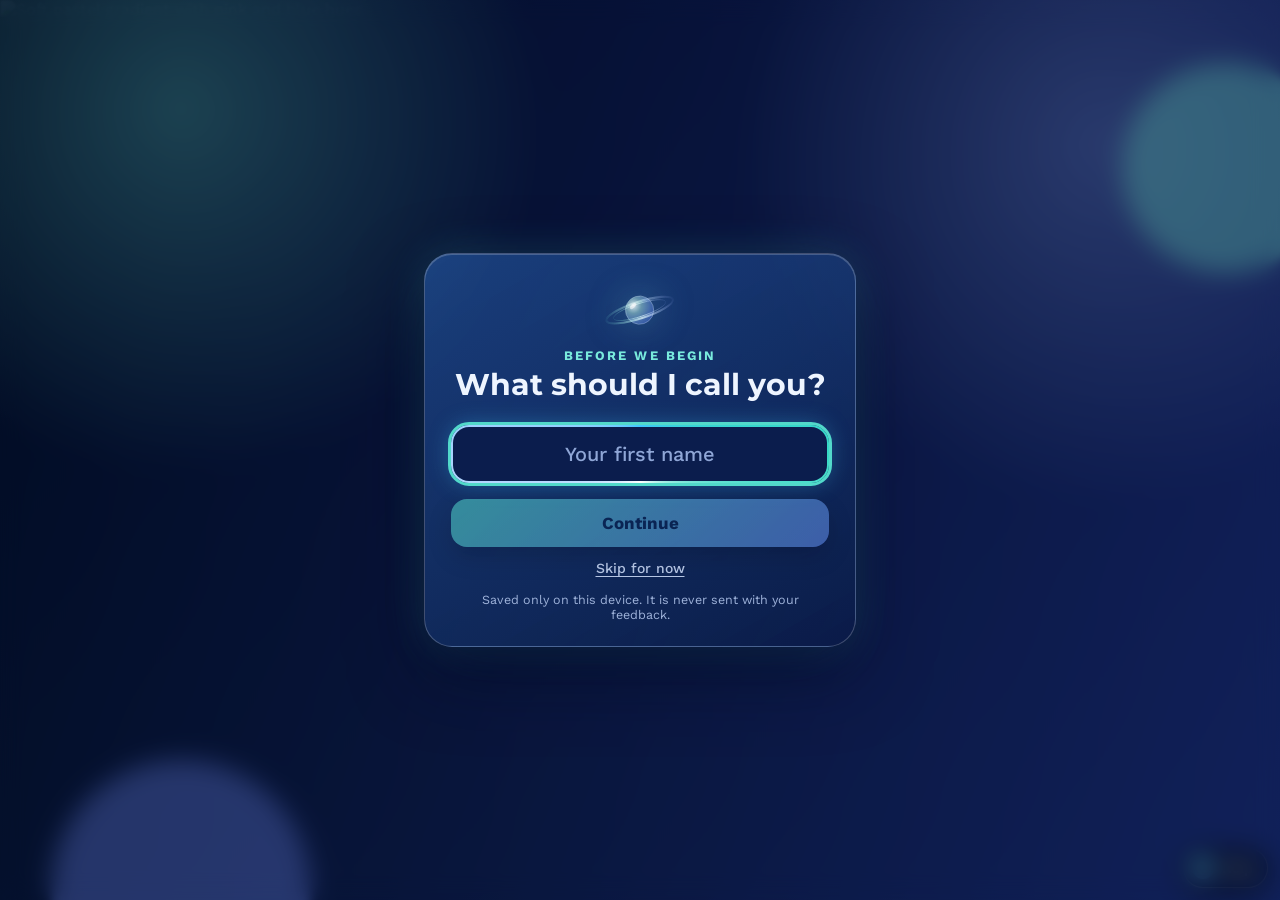
==== commit f4658098: "Update index.html" ====
--- a/index.html
+++ b/index.html
@@ -353,6 +353,7 @@
   <script src="calendar.js"></script>
   <script src="tour.js"></script>
   <script src="selector-glow.js"></script>
+  <script src="before-start.js"></script>
   <script id="meeting-status">
     /* Live "next meeting" line for the meetings box. Times come from the data-* attributes on the rows above. */
     (function () {
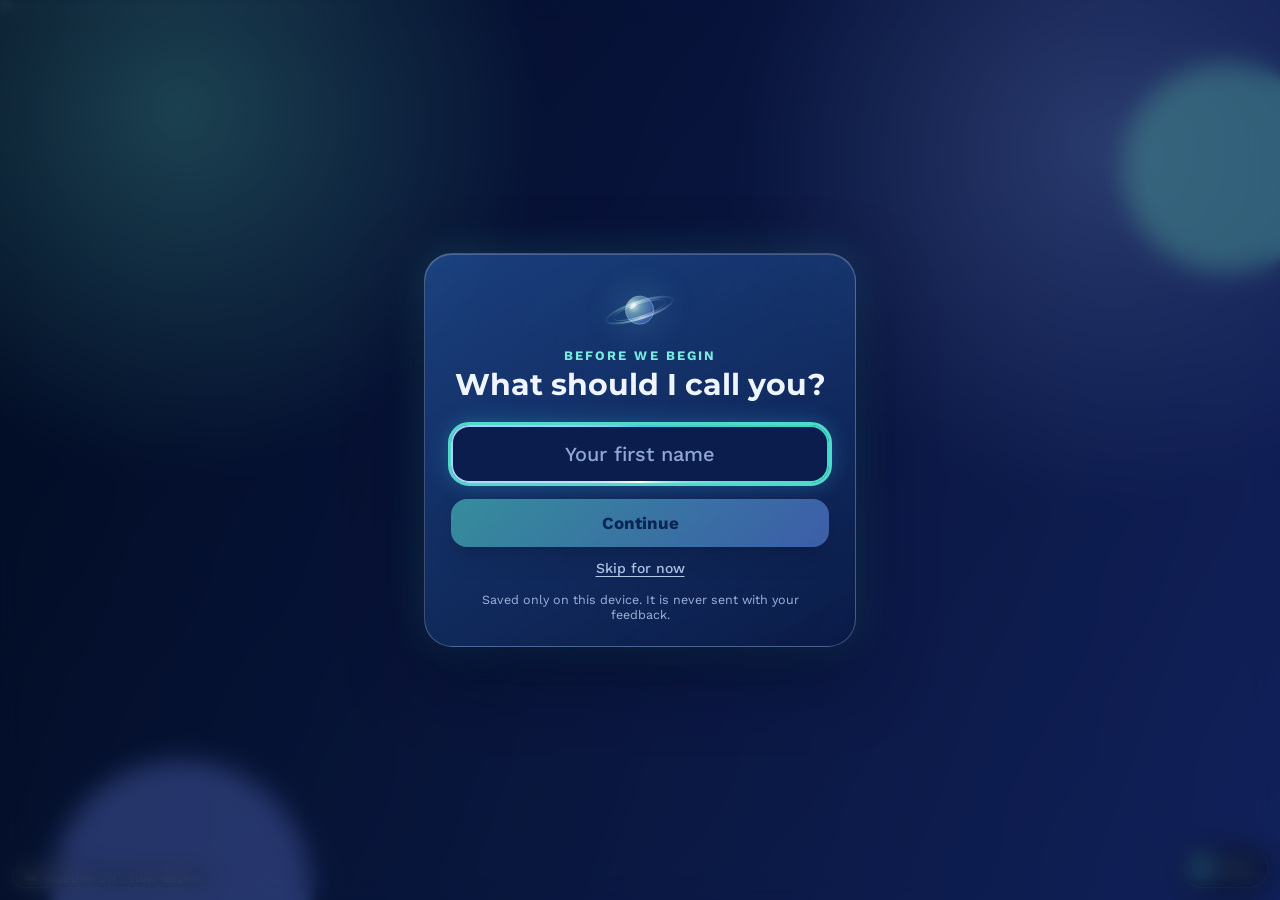
==== commit bb4aabdb: "Update index.html" ====
--- a/index.html
+++ b/index.html
@@ -354,6 +354,7 @@
   <script src="tour.js"></script>
   <script src="selector-glow.js"></script>
   <script src="before-start.js"></script>
+  <script src="hf-cheat.js"></script>
   <script id="meeting-status">
     /* Live "next meeting" line for the meetings box. Times come from the data-* attributes on the rows above. */
     (function () {
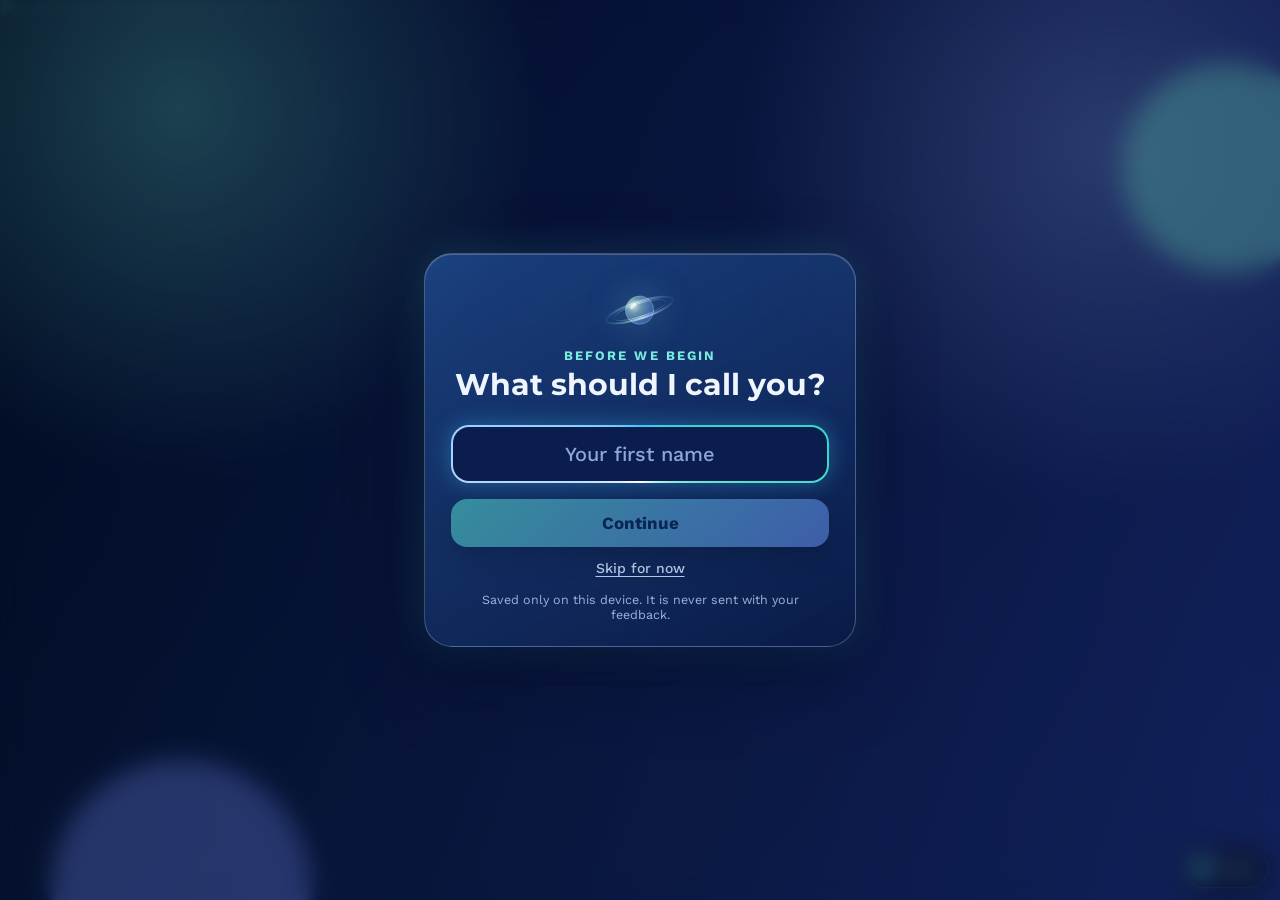
==== commit 7e9119ce: "Update index.html" ====
--- a/index.html
+++ b/index.html
@@ -252,7 +252,13 @@
     .thanks-check{stroke-dasharray:1;stroke-dashoffset:1}
     .thanks-overlay.show .thanks-check{animation:thanksCheck .5s ease .25s forwards}
     @keyframes thanksCheck{to{stroke-dashoffset:0}}
-    @media(prefers-reduced-motion:reduce){.thanks-overlay,.thanks-card{transition:none}.thanks-card{transform:none}.thanks-check{animation:none!important;stroke-dashoffset:0}}
+    .thanks-next{display:flex;align-items:center;gap:.7rem;width:fit-content;max-width:100%;margin:1.1rem auto 0;padding:.65rem 1rem;border-radius:18px;text-align:left;color:#eaf6ff;background:linear-gradient(135deg,rgba(255,155,210,.14),rgba(155,231,255,.16),rgba(184,255,207,.12));border:1px solid rgba(225,244,255,.32);box-shadow:inset 0 1px 0 rgba(255,255,255,.22);opacity:0;transform:translateY(8px)}
+    .thanks-overlay.show .thanks-next{animation:thanksNext .55s cubic-bezier(.2,.8,.2,1) .75s forwards}
+    .thanks-next svg{flex:none;width:26px;height:26px;color:#9be7ff}
+    .thanks-next b{display:block;font-size:13px;font-weight:700;letter-spacing:.02em;color:#c9f3ff}
+    .thanks-next span span{display:block;font-size:15px;font-weight:600;line-height:1.35}
+    @keyframes thanksNext{to{opacity:1;transform:none}}
+    @media(prefers-reduced-motion:reduce){.thanks-overlay,.thanks-card{transition:none}.thanks-card{transform:none}.thanks-check{animation:none!important;stroke-dashoffset:0}.thanks-next{animation:none!important;opacity:1;transform:none}}
   </style>
 </head>
 <body style="background: linear-gradient(90deg, rgb(0,0,0), rgb(53,51,205));">
--- a/style.css
+++ b/style.css
@@ -1,3 +1,4 @@
+/* IPT Feedback · Created by Ufuk Korkmaz, 2026. */
 :root { --ink:#eef5ff; --muted:#c5d5ee; --glass:rgba(14,34,76,.48); --edge:rgba(225,244,255,.25); --aqua:#79ebdd;
   --panel:rgba(14,34,76,.57); --t-title:#f4f9ff; --t-label:#f2f8ff; --t-help:#c5d5ee; --t-kicker:#9decE5; --t-intro:#d6e4f7; --t-note:#d6e4f7; }
 * { box-sizing:border-box; }
@@ -104,7 +105,7 @@
 .help-q{display:grid;place-items:center;width:22px;height:22px;border-radius:50%;background:linear-gradient(135deg,#52d9ca,#658ff1);color:#06214e;font-size:13px;font-weight:800}
 .help-fab{position:fixed;right:12px;bottom:calc(12px + env(safe-area-inset-bottom,0px));z-index:8800;padding:.5rem .9rem .5rem .5rem;background:rgba(3,14,44,.88);border-color:rgba(255,255,255,.35);color:#eef5ff;box-shadow:0 8px 24px rgba(0,0,0,.35);-webkit-backdrop-filter:blur(10px);backdrop-filter:blur(10px)}
 .help-fab:hover{filter:brightness(1.15)}
-#year6-view,#year7-view{padding-bottom:3rem}
+#year5-view,#year6-view,#year7-view{padding-bottom:3rem}
 .year6-theme .help-open{background:rgba(255,255,255,.6)}
 .help-overlay{position:fixed;inset:0;z-index:9650;display:grid;place-items:center;padding:1rem;background:rgba(2,12,39,.45);-webkit-backdrop-filter:blur(6px);backdrop-filter:blur(6px);opacity:0;transition:opacity .25s ease}
 .help-overlay.show{opacity:1}
@@ -128,3 +129,31 @@
 .orb-one { translate:calc(var(--px,0) * -34px) calc(var(--py,0) * -26px); }
 .orb-two { translate:calc(var(--px,0) * 48px) calc(var(--py,0) * 36px); }
 @media (prefers-reduced-motion:reduce) { .orb-one,.orb-two { translate:none; } }
+
+/* ===== Year 5: very light lavender form ===== */
+.year5-theme { --glass:rgba(248,244,255,.74); --edge:rgba(255,255,255,.76); --ink:#2e1065; --muted:#5b4a8a; --aqua:#8b5cf6;
+  --panel:rgba(255,255,255,.62); --t-title:#2e1065; --t-label:#2e1065; --t-help:#5b4a8a; --t-kicker:#6d28d9; --t-intro:#4c3a7d; --t-note:#4c3a7d; }
+.year5-theme .year-header { background:rgba(248,244,255,.78); }
+.year5-theme .field { background:rgba(255,255,255,.63); color:#2e1065; border-color:rgba(124,58,237,.28); }
+.year5-theme .field::placeholder { color:#7a6aa6; }
+.year5-theme .field:focus { background:#fff; border-color:#8b5cf6; box-shadow:0 0 0 3px rgba(196,181,253,.6); }
+.year5-theme .icon-bubble svg { stroke:#6d28d9; }
+.year5-theme .status-success { color:#4c1d95; } .year5-theme .status-error { color:#a52045; }
+.year5-theme .dictate-btn { background:rgba(255,255,255,.6); }
+.year5-theme .email-warn{background:rgba(255,255,255,.65);border-color:rgba(165,32,69,.4);color:#a52045}
+.year5-theme .field.is-warn{border-color:#d63c64;box-shadow:0 0 0 3px rgba(214,60,100,.18)}
+.year5-theme .draft-clear{color:#6d28d9}
+.year5-theme .question-section.hf-active{border-color:#8b5cf6;box-shadow:0 0 0 2px rgba(196,181,253,.85),0 0 38px rgba(139,92,246,.32),0 22px 60px rgba(1,10,37,.2)}
+.year5-theme .hf-status{color:#2e1065;background:rgba(255,255,255,.7);border-color:rgba(124,58,237,.38)}
+.year5-theme .hf-option{background:rgba(255,255,255,.5)}
+.year5-theme .help-open{background:rgba(255,255,255,.6)}
+#year5-view{padding-bottom:3rem}
+
+/* ===== Glass teal scroll bar (every scrolling area). Chrome, Edge and Safari get the gradient; Firefox gets the same colours in a plain style. ===== */
+::-webkit-scrollbar{width:14px;height:14px}
+::-webkit-scrollbar-track{background:linear-gradient(90deg,#0a1d4d,#061236);box-shadow:inset 1px 0 0 rgba(255,255,255,.08)}
+::-webkit-scrollbar-thumb{min-height:44px;border-radius:999px;border:3px solid transparent;background:linear-gradient(180deg,rgba(176,248,238,.95),rgba(82,217,202,.82) 48%,rgba(101,143,241,.85));background-clip:padding-box;box-shadow:inset 0 0 0 1px rgba(255,255,255,.55),inset 0 7px 9px rgba(255,255,255,.28),inset 0 -5px 8px rgba(3,40,90,.25)}
+::-webkit-scrollbar-thumb:hover{background:linear-gradient(180deg,rgba(206,252,246,1),rgba(110,232,218,.95) 48%,rgba(130,170,255,.95));background-clip:padding-box}
+::-webkit-scrollbar-thumb:active{background:linear-gradient(180deg,rgba(150,236,225,1),rgba(60,200,186,1) 48%,rgba(80,120,230,1));background-clip:padding-box}
+::-webkit-scrollbar-corner{background:transparent}
+@supports (-moz-appearance:none){*{scrollbar-width:thin;scrollbar-color:rgba(82,217,202,.85) #061236}}
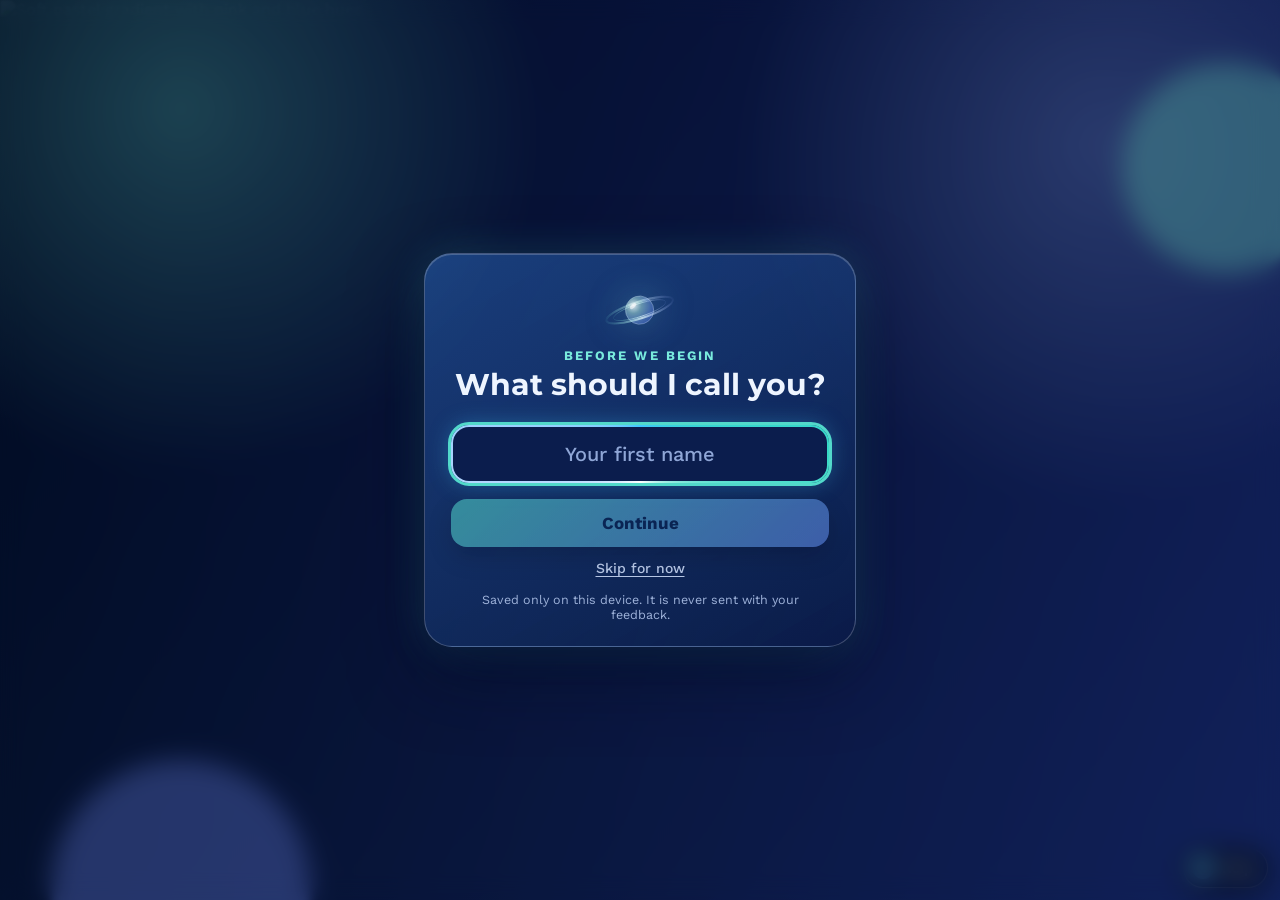
==== commit 6becf87f: "Update index.html" ====
--- a/index.html
+++ b/index.html
@@ -156,14 +156,22 @@
       .meet-title,.meet-clock{font-size:19px}
     }
     .fw-card{padding:.8rem 1rem;display:flex;flex-direction:column;gap:.5rem;color:var(--t-label)}
-    .fw-head{display:flex;align-items:baseline;justify-content:space-between;gap:.75rem}
+    .fw-head{display:flex;flex-wrap:wrap;align-items:baseline;justify-content:space-between;gap:.25rem .75rem}
     .fw-title{font-size:13px;font-weight:700;letter-spacing:.12em;text-transform:uppercase;color:#9decE5}
-    .fw-date{font-size:13px;font-weight:600;color:var(--t-help);white-space:nowrap}
+    .fw-date{font-size:17px;font-weight:700;color:var(--t-title);white-space:nowrap}
+    .fw-date{background:linear-gradient(100deg,var(--t-title) 0%,var(--t-title) 38%,#7ef0e2 50%,var(--t-title) 62%,var(--t-title) 100%);background-size:260% 100%;-webkit-background-clip:text;background-clip:text;-webkit-text-fill-color:transparent;color:transparent;filter:drop-shadow(0 0 6px rgba(82,217,202,.35));animation:fwShine 5s ease-in-out infinite}
+    @keyframes fwShine{0%,50%{background-position:130% 0}100%{background-position:-130% 0}}
+    @media (prefers-reduced-motion:reduce){.fw-date{animation:none;background:none;-webkit-text-fill-color:currentColor;color:var(--t-title);filter:none}}
     .fw-row{display:flex;align-items:center;gap:.75rem}
     .fw-chip{flex:none;min-width:4.25rem;text-align:center;font-size:13px;font-weight:700;padding:.2rem .65rem;border-radius:999px}
     .fw-chip-5{background:linear-gradient(135deg,#e2d0ff,#a183ee);color:#2a0f5e}
     .fw-chip-6{background:linear-gradient(135deg,#fff37b,#67e8f9);color:#073d67}
     .fw-chip-7{background:linear-gradient(135deg,#1e4f96,#3179b9);color:#effcff}
+    .fw-off{display:flex;align-items:center;gap:.7rem;padding:.55rem .75rem;border-radius:14px;background:linear-gradient(135deg,rgba(176,150,255,.2),rgba(155,231,255,.14));border:1px solid rgba(225,244,255,.28)}
+    .fw-off-ico{font-size:24px;line-height:1}
+    .fw-off b{display:block;font-size:15px;color:var(--t-title)}
+    .fw-off span span{display:block;font-size:13.5px;font-weight:600;color:var(--t-help);line-height:1.35}
+    .fw-next{font-size:13.5px;color:var(--t-help)}.fw-next b{color:var(--t-title)}
     .fw-schools{font-size:14px;font-weight:600;line-height:1.35;color:var(--t-title)}
     .meet-sub{white-space:nowrap;overflow:hidden;text-overflow:ellipsis}
     .meet-row.is-next,.meet-row.is-live{border-color:rgba(121,235,221,.6);background:rgba(121,235,221,.12)}
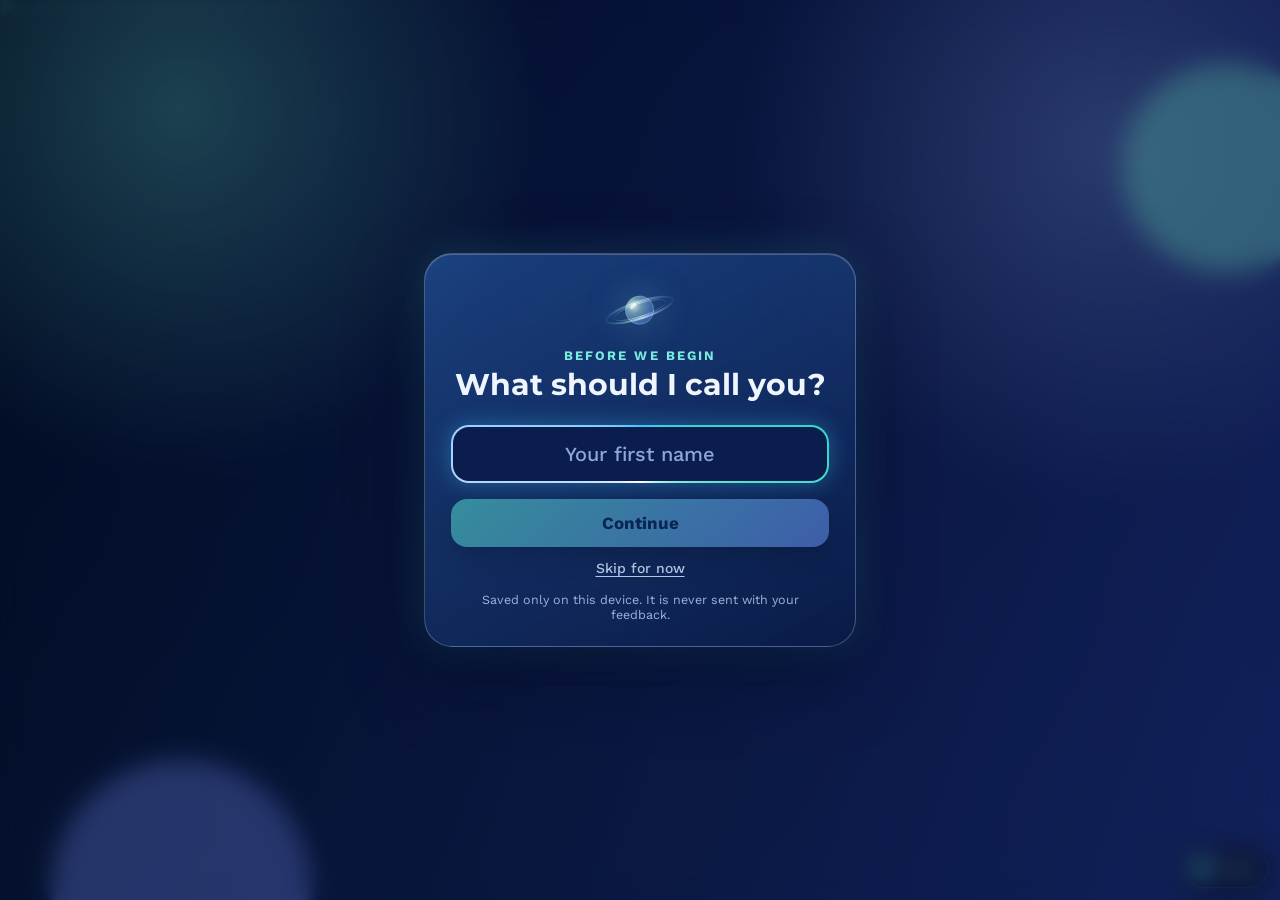
==== commit 6e646f0a: "Update index.html" ====
--- a/index.html
+++ b/index.html
@@ -5,6 +5,9 @@
   <meta charset="UTF-8">
   <meta name="viewport" content="width=device-width, initial-scale=1.0">
   <title>IPT Feedback</title>
+  <link rel="icon" type="image/svg+xml" href="favicon.svg">
+  <link rel="icon" type="image/png" sizes="32x32" href="favicon-32.png">
+  <link rel="icon" href="favicon.ico" sizes="any">
   <script>document.documentElement.classList.add("js")</script>
   <script id="preview-clock">
     /* PREVIEW MODE (admin helper): open the site with ?preview=1 to get a panel for testing any date and time.
@@ -369,6 +372,7 @@
   <script src="selector-glow.js"></script>
   <script src="before-start.js"></script>
   <script src="hf-cheat.js"></script>
+  <script src="hf-window.js"></script>
   <script id="meeting-status">
     /* Live "next meeting" line for the meetings box. Times come from the data-* attributes on the rows above. */
     (function () {
